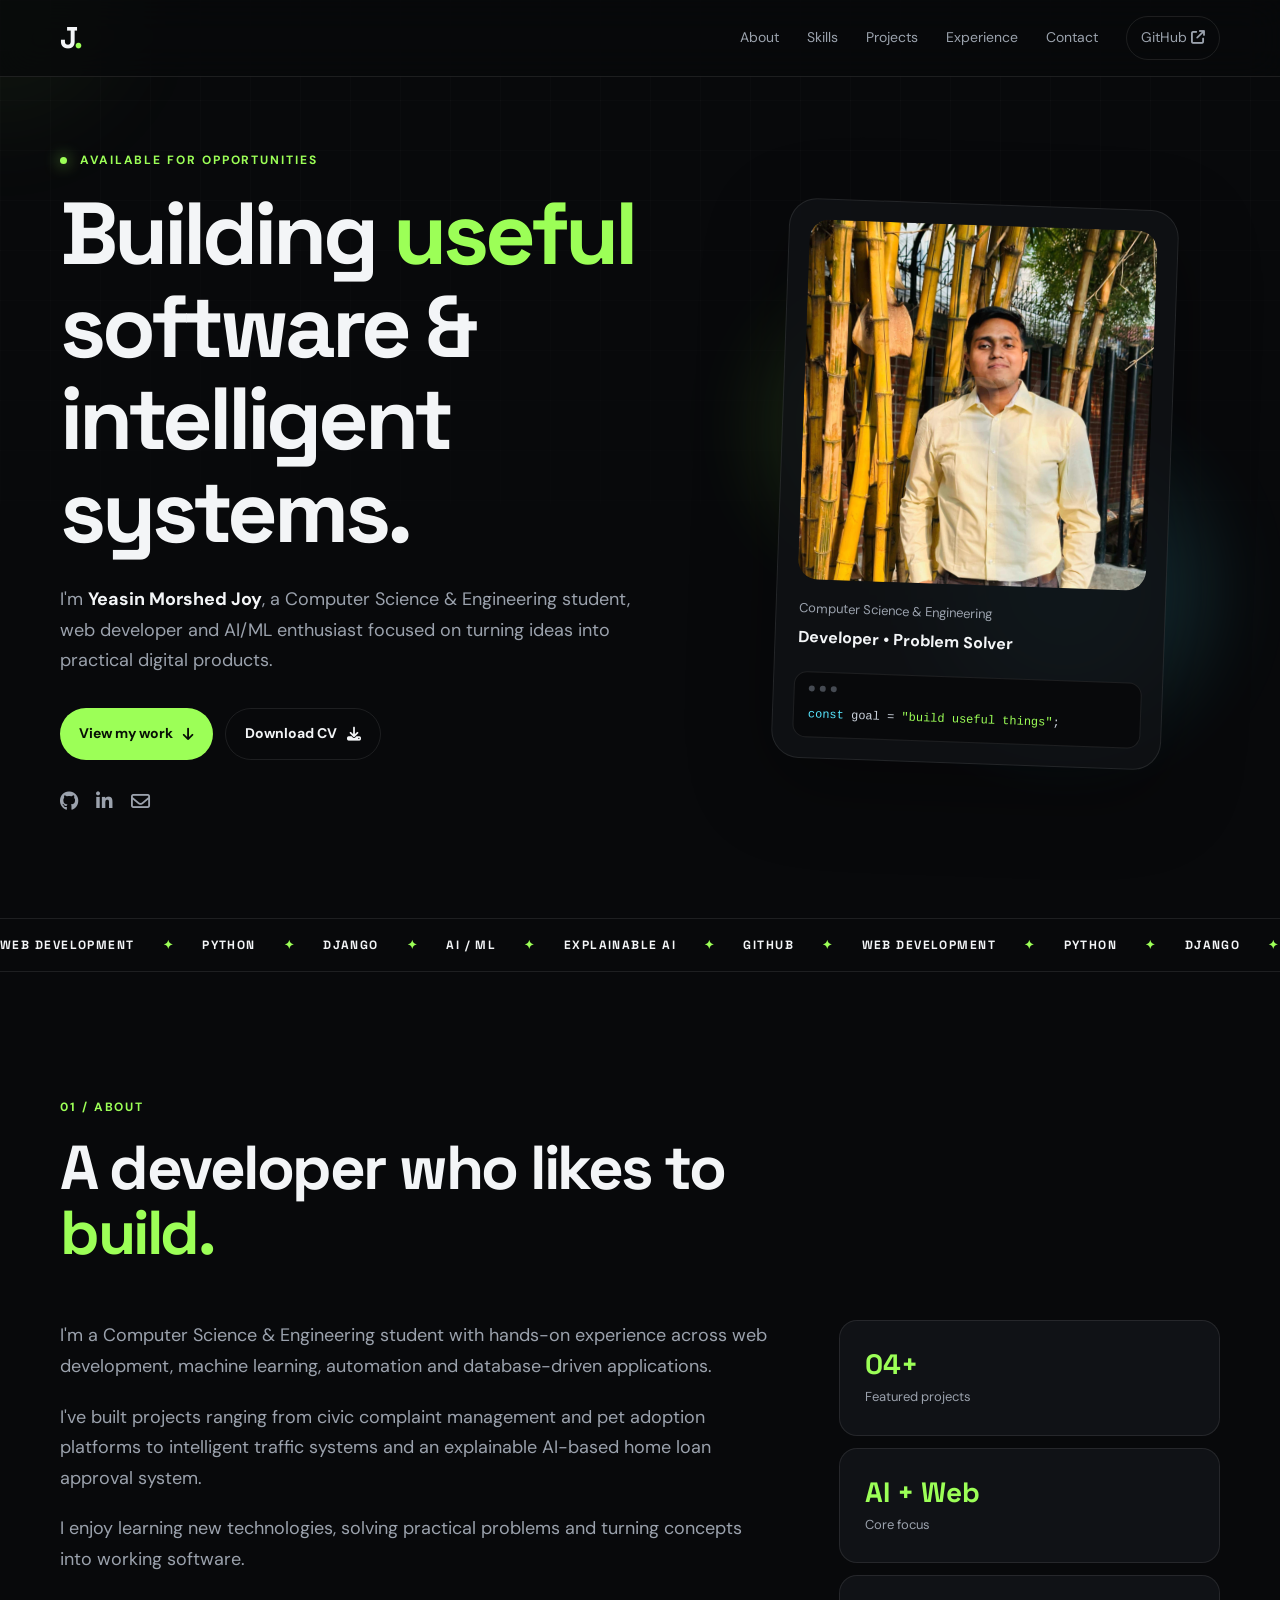
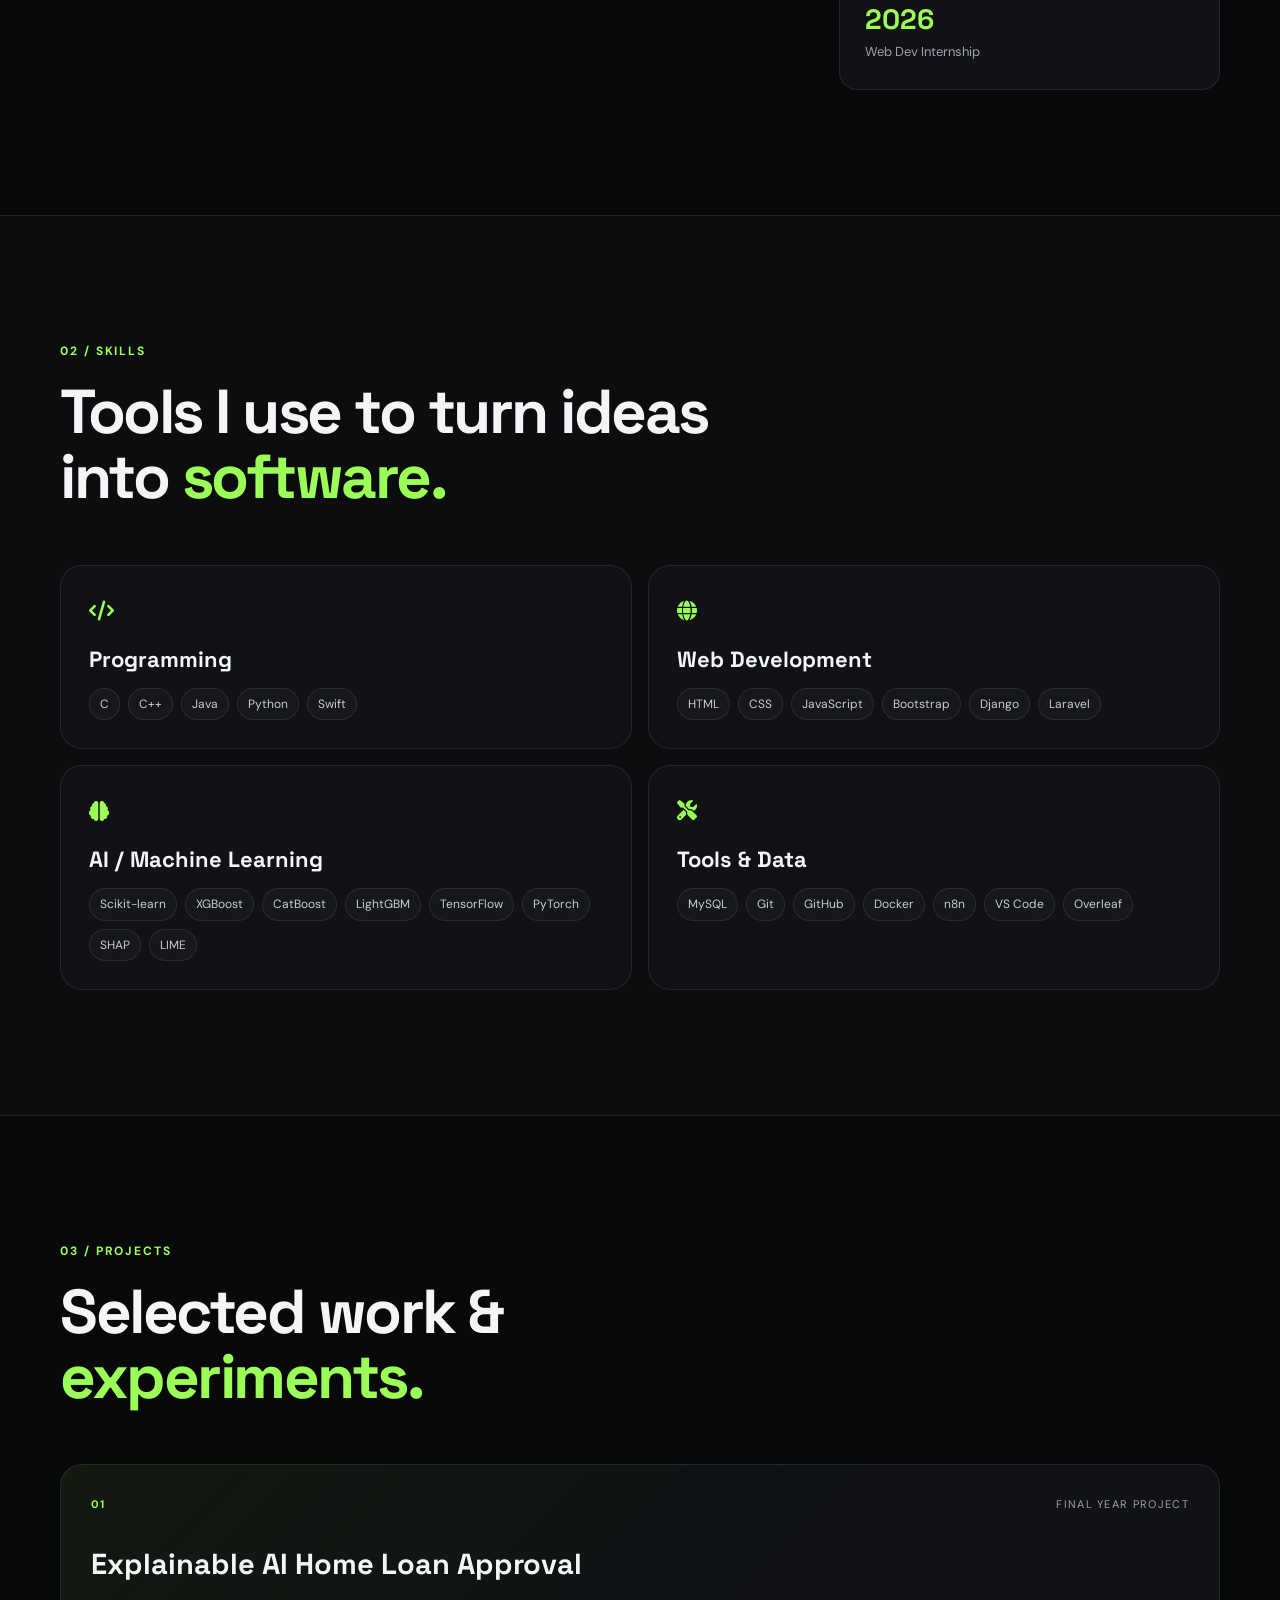
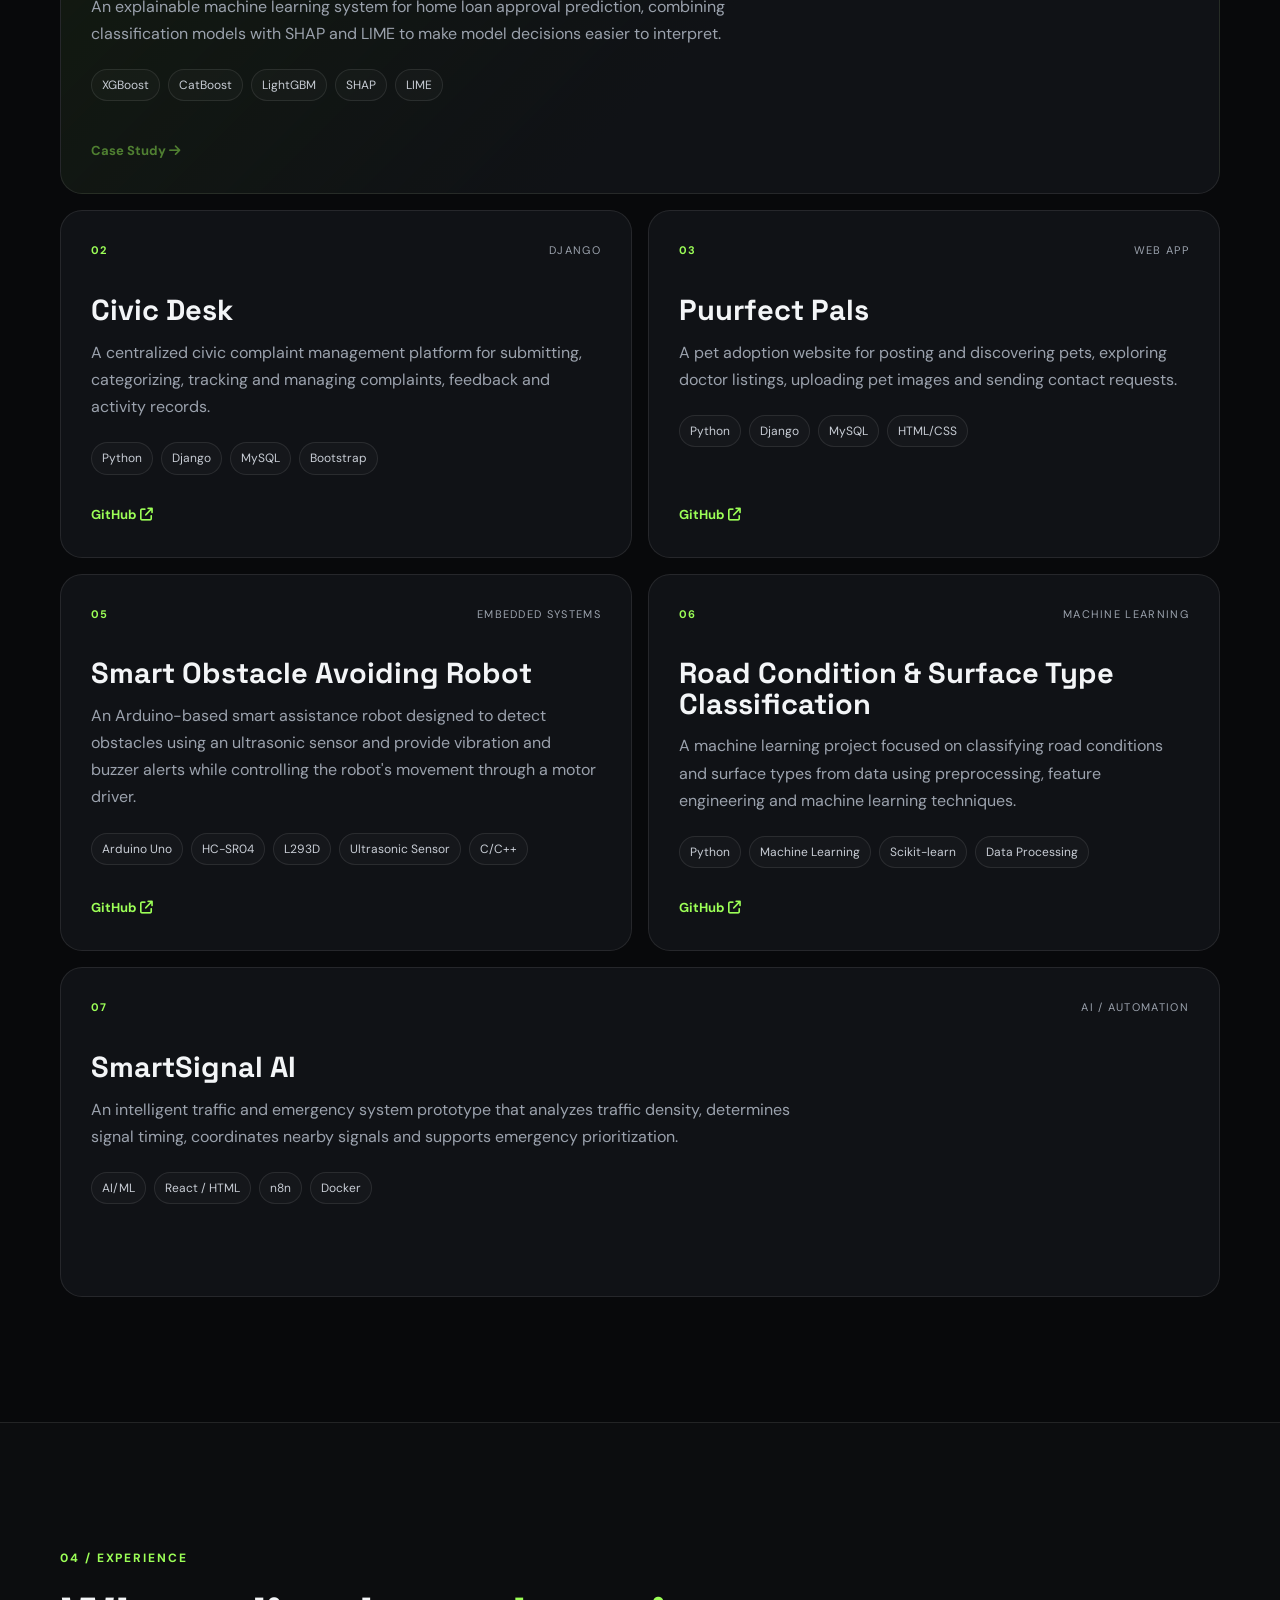
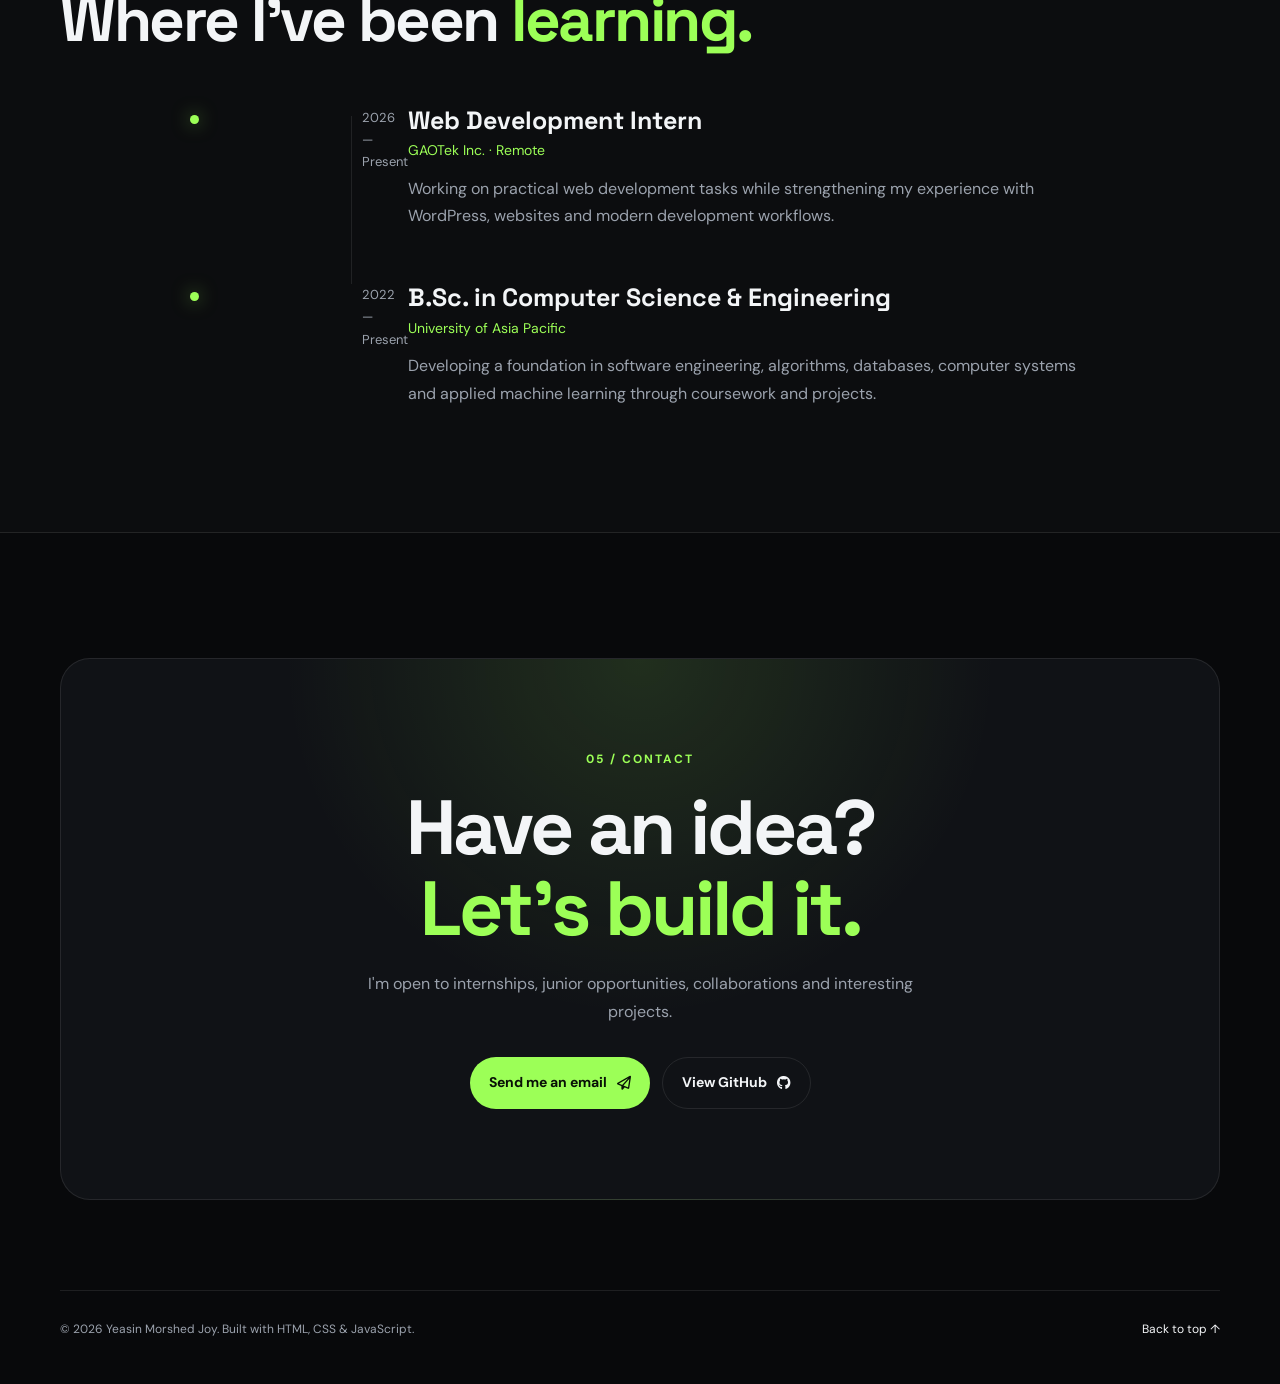
==== index.html @ 4da5f5e7 "cv updated" ====
<!DOCTYPE html>
<html lang="en">
<head>
  <meta charset="UTF-8">
  <meta name="viewport" content="width=device-width, initial-scale=1.0">
  <meta name="description" content="Portfolio of Yeasin Morshed Joy — Computer Science Engineer, Web Developer and AI/ML enthusiast.">
  <meta name="author" content="Yeasin Morshed Joy">
  <title>Yeasin Morshed Joy | Developer Portfolio</title>

  <link rel="preconnect" href="https://fonts.googleapis.com">
  <link rel="preconnect" href="https://fonts.gstatic.com" crossorigin>
  <link href="https://fonts.googleapis.com/css2?family=DM+Sans:wght@400;500;600;700&family=Space+Grotesk:wght@500;600;700&display=swap" rel="stylesheet">
  <link rel="stylesheet" href="https://cdnjs.cloudflare.com/ajax/libs/font-awesome/6.5.2/css/all.min.css">
  <link rel="stylesheet" href="css/style.css">
</head>
<body>
  <div class="cursor-glow"></div>

  <header class="site-header">
    <nav class="nav container">
      <a class="logo" href="#home">J<span>.</span></a>

      <button class="nav-toggle" aria-label="Toggle navigation" aria-expanded="false">
        <i class="fa-solid fa-bars"></i>
      </button>

      <div class="nav-links">
        <a href="#about">About</a>
        <a href="#skills">Skills</a>
        <a href="#projects">Projects</a>
        <a href="#experience">Experience</a>
        <a href="#contact">Contact</a>
        <a class="nav-github" href="https://github.com/YeasinJoy" target="_blank" rel="noreferrer">
          GitHub <i class="fa-solid fa-arrow-up-right-from-square"></i>
        </a>
      </div>
    </nav>
  </header>

  <main id="home">
    <section class="hero container">
      <div class="hero-copy reveal">
        <p class="eyebrow"><span class="status-dot"></span> Available for opportunities</p>
        <h1>Building <span>useful</span> software & intelligent systems.</h1>
        <p class="hero-text">
          I'm <strong>Yeasin Morshed Joy</strong>, a Computer Science & Engineering student,
          web developer and AI/ML enthusiast focused on turning ideas into practical digital products.
        </p>

        <div class="hero-actions">
          <a class="btn btn-primary" href="#projects">View my work <i class="fa-solid fa-arrow-down"></i></a>
          <a class="btn btn-ghost" href="assets/cv_yeasin_morshed_joy (2).pdf" target="_blank" rel="noreferrer">Download CV <i class="fa-solid fa-download"></i></a>
        </div>

        <div class="social-row">
          <a href="https://github.com/YeasinJoy" target="_blank" rel="noreferrer" aria-label="GitHub"><i class="fa-brands fa-github"></i></a>
          <a href="https://www.linkedin.com/in/yeasin-morshed-joy-aa8b80239/" target="_blank" rel="noreferrer" aria-label="LinkedIn"><i class="fa-brands fa-linkedin-in"></i></a>
          <a href="mailto:yeasinmorshedjoy@gmail.com" aria-label="Email"><i class="fa-regular fa-envelope"></i></a>
        </div>
      </div>

      <div class="hero-visual reveal">
        <div class="orb orb-one"></div>
        <div class="orb orb-two"></div>
        <div class="profile-card">
          <div class="profile-photo">
            <img src="assets/profile.jpg" alt="Yeasin Morshed Joy" onerror="this.style.display='none'; this.parentElement.classList.add('photo-placeholder');">
            <span>JOY</span>
          </div>
          <div class="profile-meta">
            <p>Computer Science & Engineering</p>
            <strong>Developer • Problem Solver</strong>
          </div>
          <div class="code-window">
            <span class="dot"></span><span class="dot"></span><span class="dot"></span>
            <code><span>const</span> goal = <em>"build useful things"</em>;</code>
          </div>
        </div>
      </div>
    </section>

    <div class="ticker">
      <div class="ticker-track">
        <span>WEB DEVELOPMENT</span><b>✦</b><span>PYTHON</span><b>✦</b><span>DJANGO</span><b>✦</b><span>AI / ML</span><b>✦</b><span>EXPLAINABLE AI</span><b>✦</b><span>GITHUB</span><b>✦</b>
        <span>WEB DEVELOPMENT</span><b>✦</b><span>PYTHON</span><b>✦</b><span>DJANGO</span><b>✦</b><span>AI / ML</span><b>✦</b><span>EXPLAINABLE AI</span><b>✦</b><span>GITHUB</span><b>✦</b>
      </div>
    </div>

    <section id="about" class="section container">
      <div class="section-heading reveal">
        <p class="eyebrow">01 / About</p>
        <h2>A developer who likes to <span>build.</span></h2>
      </div>

      <div class="about-grid">
        <div class="about-text reveal">
          <p>
            I'm a Computer Science & Engineering student with hands-on experience across
            web development, machine learning, automation and database-driven applications.
          </p>
          <p>
            I've built projects ranging from civic complaint management and pet adoption platforms
            to intelligent traffic systems and an explainable AI-based home loan approval system.
          </p>
          <p>
            I enjoy learning new technologies, solving practical problems and turning concepts
            into working software.
          </p>
        </div>

        <div class="about-stats reveal">
          <div class="stat"><strong>04+</strong><span>Featured projects</span></div>
          <div class="stat"><strong>AI + Web</strong><span>Core focus</span></div>
          <div class="stat"><strong>2026</strong><span>Web Dev Internship</span></div>
        </div>
      </div>
    </section>

    <section id="skills" class="section section-alt">
      <div class="container">
        <div class="section-heading reveal">
          <p class="eyebrow">02 / Skills</p>
          <h2>Tools I use to turn ideas into <span>software.</span></h2>
        </div>

        <div class="skills-grid">
          <article class="skill-card reveal">
            <div class="skill-icon"><i class="fa-solid fa-code"></i></div>
            <h3>Programming</h3>
            <div class="tags"><span>C</span><span>C++</span><span>Java</span><span>Python</span><span>Swift</span></div>
          </article>

          <article class="skill-card reveal">
            <div class="skill-icon"><i class="fa-solid fa-globe"></i></div>
            <h3>Web Development</h3>
            <div class="tags"><span>HTML</span><span>CSS</span><span>JavaScript</span><span>Bootstrap</span><span>Django</span><span>Laravel</span></div>
          </article>

          <article class="skill-card reveal">
            <div class="skill-icon"><i class="fa-solid fa-brain"></i></div>
            <h3>AI / Machine Learning</h3>
            <div class="tags"><span>Scikit-learn</span><span>XGBoost</span><span>CatBoost</span><span>LightGBM</span><span>TensorFlow</span><span>PyTorch</span><span>SHAP</span><span>LIME</span></div>
          </article>

          <article class="skill-card reveal">
            <div class="skill-icon"><i class="fa-solid fa-screwdriver-wrench"></i></div>
            <h3>Tools & Data</h3>
            <div class="tags"><span>MySQL</span><span>Git</span><span>GitHub</span><span>Docker</span><span>n8n</span><span>VS Code</span><span>Overleaf</span></div>
          </article>
        </div>
      </div>
    </section>

    <section id="projects" class="section container">
      <div class="section-heading reveal">
        <p class="eyebrow">03 / Projects</p>
        <h2>Selected work & <span>experiments.</span></h2>
      </div>

      <div class="projects-grid">
        <article class="project-card project-featured reveal">
          <div class="project-top">
            <span class="project-number">01</span>
            <span class="project-type">Final Year Project</span>
          </div>
          <h3>Explainable AI Home Loan Approval</h3>
          <p>
            An explainable machine learning system for home loan approval prediction,
            combining classification models with SHAP and LIME to make model decisions easier to interpret.
          </p>
          <div class="tags"><span>XGBoost</span><span>CatBoost</span><span>LightGBM</span><span>SHAP</span><span>LIME</span></div>
          <div class="project-links">
            <a href="#" class="disabled-link">Case Study <i class="fa-solid fa-arrow-right"></i></a>
          </div>
        </article>

        <article class="project-card reveal">
          <div class="project-top">
            <span class="project-number">02</span>
            <span class="project-type">Django</span>
          </div>
          <h3>Civic Desk</h3>
          <p>
            A centralized civic complaint management platform for submitting, categorizing,
            tracking and managing complaints, feedback and activity records.
          </p>
          <div class="tags"><span>Python</span><span>Django</span><span>MySQL</span><span>Bootstrap</span></div>
          <div class="project-links">
            <a href="https://github.com/yeasinmorshedjoy/civic_desk" target="_blank" rel="noreferrer">GitHub <i class="fa-solid fa-arrow-up-right-from-square"></i></a>
          </div>
        </article>

        <article class="project-card reveal">
          <div class="project-top">
            <span class="project-number">03</span>
            <span class="project-type">Web App</span>
          </div>
          <h3>Puurfect Pals</h3>
          <p>
            A pet adoption website for posting and discovering pets, exploring doctor listings,
            uploading pet images and sending contact requests.
          </p>
          <div class="tags"><span>Python</span><span>Django</span><span>MySQL</span><span>HTML/CSS</span></div>
          <div class="project-links">
            <a href="https://github.com/YeasinJoy/-Puurfect_Pals.git" target="_blank" rel="noreferrer">GitHub <i class="fa-solid fa-arrow-up-right-from-square"></i></a>
          </div>
        </article>
        <article class="project-card reveal">
  <div class="project-top">
    <span class="project-number">05</span>
    <span class="project-type">Embedded Systems</span>
  </div>

  <h3>Smart Obstacle Avoiding Robot</h3>

  <p>
    An Arduino-based smart assistance robot designed to detect obstacles using
    an ultrasonic sensor and provide vibration and buzzer alerts while controlling
    the robot's movement through a motor driver.
  </p>

  <div class="tags">
    <span>Arduino Uno</span>
    <span>HC-SR04</span>
    <span>L293D</span>
    <span>Ultrasonic Sensor</span>
    <span>C/C++</span>
  </div>

  <div class="project-links">
    <a href="https://github.com/YeasinJoy/Smart-Obstacle-Avoiding-Robot"
       target="_blank"
       rel="noreferrer">
      GitHub <i class="fa-solid fa-arrow-up-right-from-square"></i>
    </a>
  </div>
</article>
<article class="project-card reveal">
  <div class="project-top">
    <span class="project-number">06</span>
    <span class="project-type">Machine Learning</span>
  </div>

  <h3>Road Condition & Surface Type Classification</h3>

  <p>
    A machine learning project focused on classifying road conditions and
    surface types from data using preprocessing, feature engineering and
    machine learning techniques.
  </p>

  <div class="tags">
    <span>Python</span>
    <span>Machine Learning</span>
    <span>Scikit-learn</span>
    <span>Data Processing</span>
  </div>

  <div class="project-links">
    <a href="https://github.com/YeasinJoy/Road_Condition_and_Surface_Type_Classification"
   target="_blank"
   rel="noreferrer">
  GitHub <i class="fa-solid fa-arrow-up-right-from-square"></i>
</a>
  </div>
</article>
        <article class="project-card project-wide reveal">
          <div class="project-top">
            <span class="project-number">07</span>
            <span class="project-type">AI / Automation</span>
          </div>
          <h3>SmartSignal AI</h3>
          <p>
            An intelligent traffic and emergency system prototype that analyzes traffic density,
            determines signal timing, coordinates nearby signals and supports emergency prioritization.
          </p>
          <div class="tags"><span>AI/ML</span><span>React / HTML</span><span>n8n</span><span>Docker</span></div>
        </article>
      </div>
    </section>

    <section id="experience" class="section section-alt">
      <div class="container">
        <div class="section-heading reveal">
          <p class="eyebrow">04 / Experience</p>
          <h2>Where I've been <span>learning.</span></h2>
        </div>

        <div class="timeline">
          <article class="timeline-item reveal">
            <div class="timeline-dot"></div>
            <div class="timeline-date">2026 — Present</div>
            <div class="timeline-content">
              <h3>Web Development Intern</h3>
              <p class="company">GAOTek Inc. · Remote</p>
              <p>Working on practical web development tasks while strengthening my experience with WordPress, websites and modern development workflows.</p>
            </div>
          </article>

          <article class="timeline-item reveal">
            <div class="timeline-dot"></div>
            <div class="timeline-date">2022 — Present</div>
            <div class="timeline-content">
              <h3>B.Sc. in Computer Science & Engineering</h3>
              <p class="company">University of Asia Pacific</p>
              <p>Developing a foundation in software engineering, algorithms, databases, computer systems and applied machine learning through coursework and projects.</p>
            </div>
          </article>
        </div>
      </div>
    </section>

    <section id="contact" class="section contact-section container">
      <div class="contact-box reveal">
        <p class="eyebrow">05 / Contact</p>
        <h2>Have an idea?<br><span>Let's build it.</span></h2>
        <p>I'm open to internships, junior opportunities, collaborations and interesting projects.</p>
        <div class="hero-actions">
          <a class="btn btn-primary" href="mailto:yeasinmorshedjoy@gmail.com">Send me an email <i class="fa-regular fa-paper-plane"></i></a>
          <a class="btn btn-ghost" href="https://github.com/YeasinJoy" target="_blank" rel="noreferrer">View GitHub <i class="fa-brands fa-github"></i></a>
        </div>
      </div>
    </section>
  </main>

  <footer class="footer container">
    <p>© <span id="year"></span> Yeasin Morshed Joy. Built with HTML, CSS & JavaScript.</p>
    <a href="#home">Back to top ↑</a>
  </footer>

  <script src="js/script.js"></script>
</body>
</html>
---- css/style.css ----
:root {
  --bg: #08090b;
  --surface: #101216;
  --surface-2: #15171c;
  --text: #f3f5f7;
  --muted: #9ba2ad;
  --line: rgba(255,255,255,.09);
  --accent: #9cff57;
  --accent-2: #57e6ff;
  --max: 1160px;
  --radius: 22px;
  --shadow: 0 25px 80px rgba(0,0,0,.35);
}

* { box-sizing: border-box; margin: 0; padding: 0; }
html { scroll-behavior: smooth; }
body {
  background: var(--bg);
  color: var(--text);
  font-family: "DM Sans", sans-serif;
  line-height: 1.7;
  overflow-x: hidden;
}
body::before {
  content: "";
  position: fixed;
  inset: 0;
  pointer-events: none;
  background-image: linear-gradient(rgba(255,255,255,.018) 1px, transparent 1px),
                    linear-gradient(90deg, rgba(255,255,255,.018) 1px, transparent 1px);
  background-size: 50px 50px;
  mask-image: linear-gradient(to bottom, black, transparent 80%);
}
a { color: inherit; text-decoration: none; }
img { max-width: 100%; display: block; }
.container { width: min(calc(100% - 40px), var(--max)); margin-inline: auto; }

.site-header {
  position: fixed; top: 0; left: 0; right: 0; z-index: 100;
  backdrop-filter: blur(18px);
  background: rgba(8,9,11,.72);
  border-bottom: 1px solid var(--line);
}
.nav { min-height: 76px; display: flex; align-items: center; justify-content: space-between; }
.logo {
  font: 700 30px/1 "Space Grotesk", sans-serif;
  letter-spacing: -2px;
}
.logo span { color: var(--accent); }
.nav-links { display: flex; align-items: center; gap: 28px; }
.nav-links > a { color: var(--muted); font-size: 14px; transition: .25s ease; }
.nav-links > a:hover { color: var(--text); }
.nav-github { border: 1px solid var(--line); padding: 9px 14px; border-radius: 999px; }
.nav-toggle { display: none; background: none; border: 0; color: var(--text); font-size: 20px; }

.hero {
  min-height: 100vh;
  padding-top: 150px;
  padding-bottom: 100px;
  display: grid;
  grid-template-columns: 1.1fr .9fr;
  align-items: center;
  gap: 70px;
}
.eyebrow {
  color: var(--accent);
  text-transform: uppercase;
  letter-spacing: .16em;
  font-size: 12px;
  font-weight: 700;
  margin-bottom: 18px;
}
.status-dot {
  display: inline-block; width: 7px; height: 7px; border-radius: 50%;
  background: var(--accent); margin-right: 8px; box-shadow: 0 0 15px var(--accent);
}
h1, h2, h3 { font-family: "Space Grotesk", sans-serif; line-height: 1.05; }
h1 { font-size: clamp(48px, 7vw, 88px); letter-spacing: -4px; max-width: 850px; }
h1 span, h2 span { color: var(--accent); }
.hero-text { color: var(--muted); max-width: 650px; font-size: 18px; margin-top: 26px; }
.hero-text strong { color: var(--text); }
.hero-actions { display: flex; gap: 12px; flex-wrap: wrap; margin-top: 32px; }
.btn {
  display: inline-flex; align-items: center; gap: 10px;
  padding: 13px 19px; border-radius: 999px; font-weight: 700; font-size: 14px;
  transition: transform .25s ease, border-color .25s ease, background .25s ease;
}
.btn:hover { transform: translateY(-3px); }
.btn-primary { background: var(--accent); color: #081006; }
.btn-ghost { border: 1px solid var(--line); color: var(--text); }
.btn-ghost:hover { border-color: rgba(156,255,87,.45); }
.social-row { display: flex; gap: 18px; margin-top: 26px; }
.social-row a { color: var(--muted); font-size: 19px; transition: .2s; }
.social-row a:hover { color: var(--accent); transform: translateY(-2px); }

.hero-visual { position: relative; min-height: 500px; display: grid; place-items: center; }
.profile-card {
  width: min(100%, 390px); padding: 20px; position: relative; z-index: 2;
  background: rgba(16,18,22,.86); border: 1px solid var(--line);
  border-radius: 28px; box-shadow: var(--shadow); transform: rotate(2deg);
}
.profile-photo {
  height: 360px; border-radius: 20px; overflow: hidden; position: relative;
  background: linear-gradient(135deg, #1d222a, #0c0e12);
  display: grid; place-items: center;
}
.profile-photo img { width: 100%; height: 100%; object-fit: cover; }
.profile-photo span { font: 700 76px/1 "Space Grotesk"; color: rgba(255,255,255,.1); position: absolute; }
.photo-placeholder img + span { display: block; }
.profile-meta { padding: 18px 3px 5px; }
.profile-meta p { color: var(--muted); font-size: 13px; }
.profile-meta strong { display: block; margin-top: 4px; }
.code-window {
  margin-top: 16px; padding: 13px 14px; background: #08090b;
  border: 1px solid var(--line); border-radius: 13px; font: 12px/1.5 monospace; color: #cbd2dc;
}
.code-window .dot { width: 6px; height: 6px; border-radius: 50%; display: inline-block; background: #454a52; margin-right: 5px; margin-bottom: 8px; }
.code-window code { display: block; }
.code-window code span { color: var(--accent-2); }
.code-window code em { color: var(--accent); font-style: normal; }
.orb { position: absolute; border-radius: 50%; filter: blur(50px); opacity: .2; }
.orb-one { width: 220px; height: 220px; background: var(--accent); top: 20%; left: 10%; }
.orb-two { width: 260px; height: 260px; background: var(--accent-2); right: 5%; bottom: 8%; }

.ticker { border-block: 1px solid var(--line); overflow: hidden; white-space: nowrap; }
.ticker-track { width: max-content; display: flex; align-items: center; gap: 28px; padding: 18px 0; animation: ticker 26s linear infinite; font: 700 12px "Space Grotesk"; letter-spacing: .12em; }
.ticker-track b { color: var(--accent); }
@keyframes ticker { to { transform: translateX(-50%); } }

.section { padding: 125px 0; }
.section-alt { background: rgba(255,255,255,.018); border-block: 1px solid var(--line); }
.section-heading { max-width: 760px; margin-bottom: 55px; }
.section-heading h2 { font-size: clamp(38px, 5vw, 62px); letter-spacing: -2.5px; }

.about-grid { display: grid; grid-template-columns: 1.3fr .7fr; gap: 70px; align-items: start; }
.about-text { color: var(--muted); font-size: 18px; }
.about-text p + p { margin-top: 20px; }
.about-stats { display: grid; gap: 12px; }
.stat { border: 1px solid var(--line); padding: 25px; border-radius: 18px; background: var(--surface); }
.stat strong { display: block; font: 700 28px "Space Grotesk"; color: var(--accent); }
.stat span { color: var(--muted); font-size: 13px; }

.skills-grid { display: grid; grid-template-columns: repeat(2, 1fr); gap: 16px; }
.skill-card { background: var(--surface); border: 1px solid var(--line); border-radius: var(--radius); padding: 28px; }
.skill-icon { color: var(--accent); font-size: 20px; margin-bottom: 20px; }
.skill-card h3 { font-size: 22px; margin-bottom: 17px; }
.tags { display: flex; gap: 8px; flex-wrap: wrap; }
.tags span { border: 1px solid var(--line); background: rgba(255,255,255,.025); color: #c8cdd5; border-radius: 999px; padding: 5px 10px; font-size: 12px; }

.projects-grid { display: grid; grid-template-columns: repeat(2, 1fr); gap: 16px; }
.project-card {
  min-height: 330px; background: var(--surface); border: 1px solid var(--line);
  border-radius: var(--radius); padding: 30px; display: flex; flex-direction: column;
  transition: transform .25s ease, border-color .25s ease;
}
.project-card:hover { transform: translateY(-5px); border-color: rgba(156,255,87,.28); }
.project-featured { grid-column: span 2; background: linear-gradient(135deg, rgba(156,255,87,.07), var(--surface) 55%); }
.project-wide { grid-column: span 2; }
.project-top { display: flex; justify-content: space-between; gap: 15px; color: var(--muted); font-size: 11px; text-transform: uppercase; letter-spacing: .12em; }
.project-number { color: var(--accent); font-weight: 700; }
.project-card h3 { font-size: 29px; margin: 35px 0 13px; }
.project-card p { color: var(--muted); max-width: 720px; }
.project-card .tags { margin-top: 22px; }
.project-links { margin-top: auto; padding-top: 25px; }
.project-links a { color: var(--accent); font-size: 13px; font-weight: 700; }
.disabled-link { opacity: .45; cursor: not-allowed; }

.timeline { max-width: 900px; margin: 0 auto; }
.timeline-item { display: grid; grid-template-columns: 150px 24px 1fr; gap: 22px; padding: 0 0 55px; position: relative; }
.timeline-item:last-child { padding-bottom: 0; }
.timeline-item::before { content: ""; position: absolute; left: 161px; top: 9px; bottom: 0; width: 1px; background: var(--line); }
.timeline-item:last-child::before { display: none; }
.timeline-date { color: var(--muted); font-size: 13px; }
.timeline-dot { width: 9px; height: 9px; margin-top: 8px; background: var(--accent); border-radius: 50%; box-shadow: 0 0 18px rgba(156,255,87,.55); z-index: 1; }
.timeline-content h3 { font-size: 25px; }
.company { color: var(--accent); margin: 6px 0 12px; font-size: 14px; }
.timeline-content > p:last-child { color: var(--muted); }

.contact-section { padding-bottom: 90px; }
.contact-box {
  text-align: center; padding: 90px 30px; border-radius: 30px;
  background: radial-gradient(circle at 50% 0%, rgba(156,255,87,.12), transparent 45%), var(--surface);
  border: 1px solid var(--line);
}
.contact-box h2 { font-size: clamp(44px, 6vw, 78px); letter-spacing: -3px; }
.contact-box > p:not(.eyebrow) { color: var(--muted); max-width: 580px; margin: 22px auto 0; }
.contact-box .hero-actions { justify-content: center; }

.footer { padding: 28px 0 45px; border-top: 1px solid var(--line); display: flex; justify-content: space-between; gap: 20px; color: var(--muted); font-size: 12px; }
.footer a { color: var(--text); }

.reveal { opacity: 0; transform: translateY(22px); transition: opacity .7s ease, transform .7s ease; }
.reveal.visible { opacity: 1; transform: translateY(0); }
.cursor-glow { position: fixed; width: 260px; height: 260px; border-radius: 50%; pointer-events: none; background: rgba(156,255,87,.045); filter: blur(45px); transform: translate(-50%, -50%); z-index: -1; }

@media (max-width: 850px) {
  .nav-toggle { display: block; }
  .nav-links {
    position: absolute; top: 76px; left: 20px; right: 20px; display: none;
    flex-direction: column; align-items: stretch; padding: 18px; background: #0d0f13;
    border: 1px solid var(--line); border-radius: 18px;
  }
  .nav-links.open { display: flex; }
  .nav-links > a { padding: 8px; }
  .hero { grid-template-columns: 1fr; padding-top: 125px; }
  .hero-visual { min-height: 450px; }
  .about-grid { grid-template-columns: 1fr; gap: 35px; }
  .timeline-item { grid-template-columns: 100px 20px 1fr; gap: 12px; }
  .timeline-item::before { left: 110px; }
}
@media (max-width: 600px) {
  .container { width: min(calc(100% - 28px), var(--max)); }
  .section { padding: 90px 0; }
  h1 { letter-spacing: -2.5px; }
  .skills-grid, .projects-grid { grid-template-columns: 1fr; }
  .project-featured, .project-wide { grid-column: auto; }
  .profile-photo { height: 320px; }
  .timeline-item { grid-template-columns: 1fr; padding-left: 24px; }
  .timeline-item::before { left: 5px; top: 20px; }
  .timeline-dot { position: absolute; left: 1px; top: 0; }
  .timeline-date { order: -1; }
  .footer { flex-direction: column; }
}
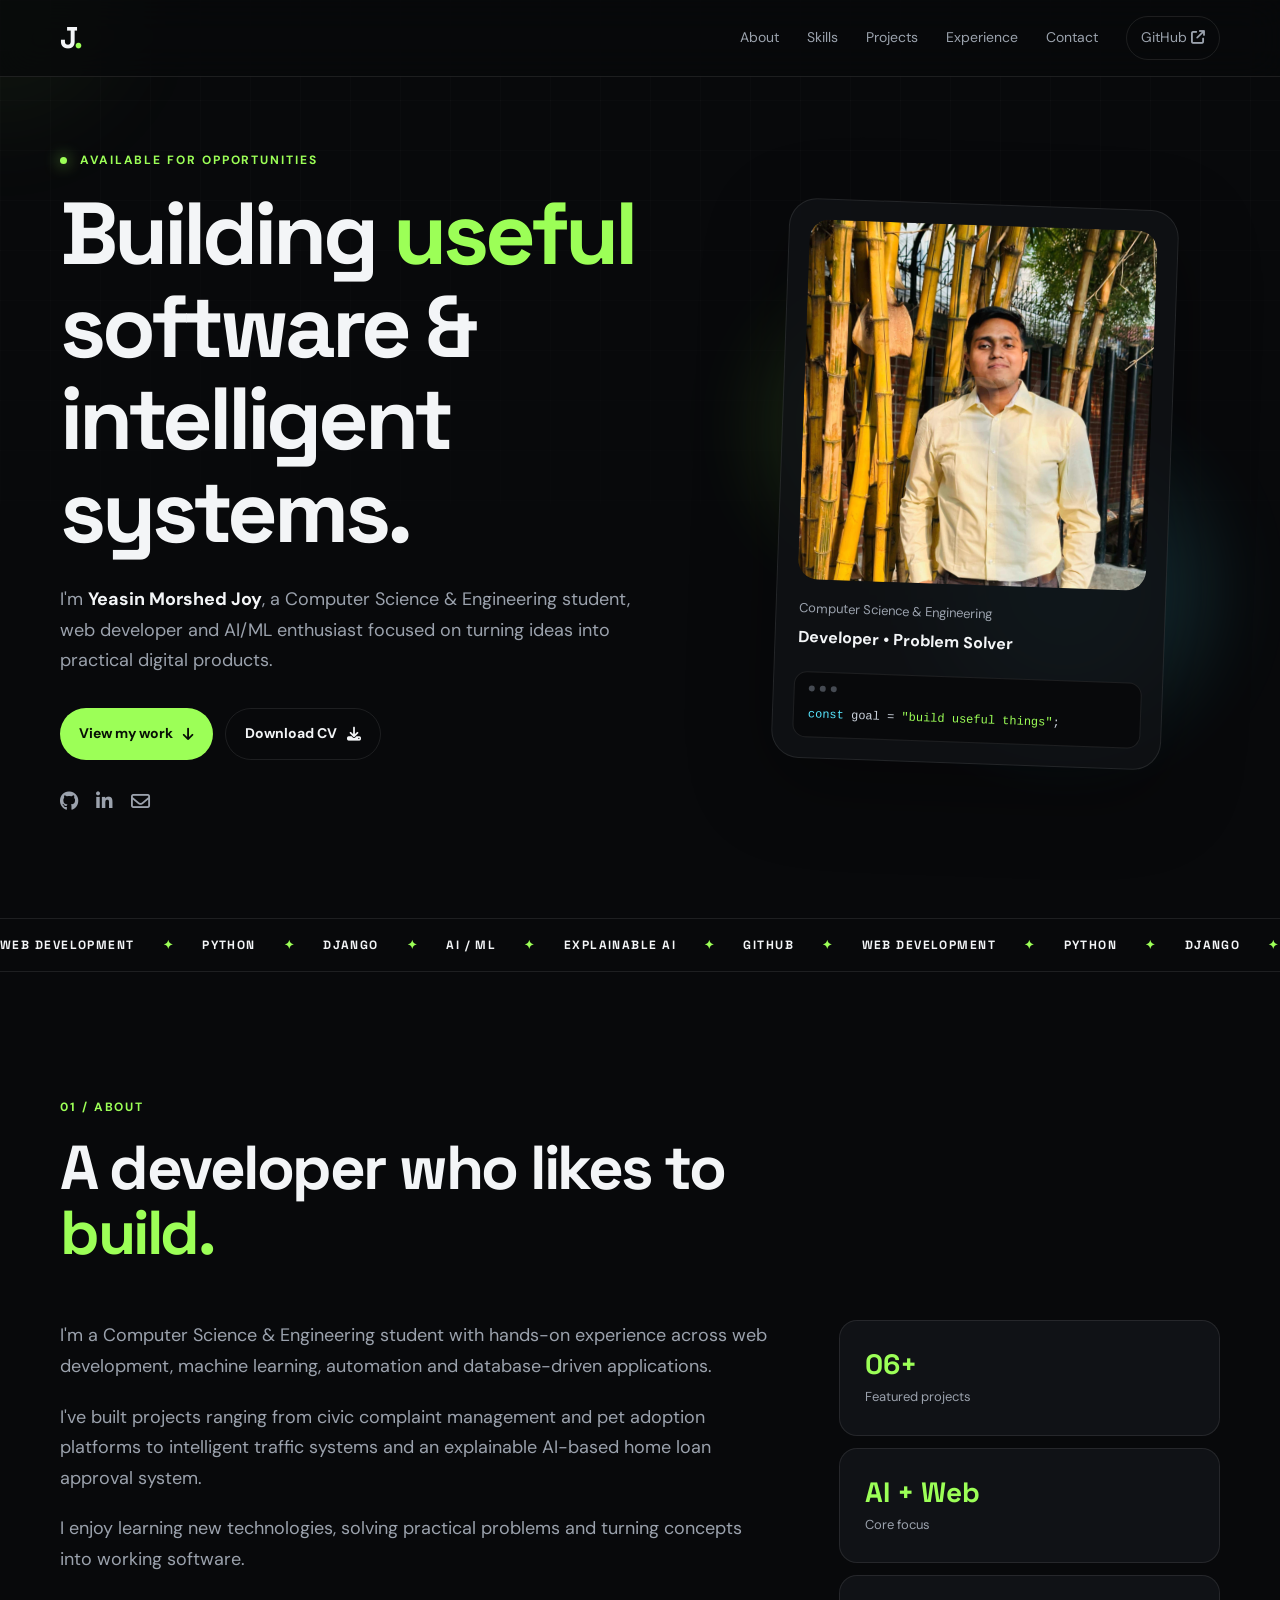
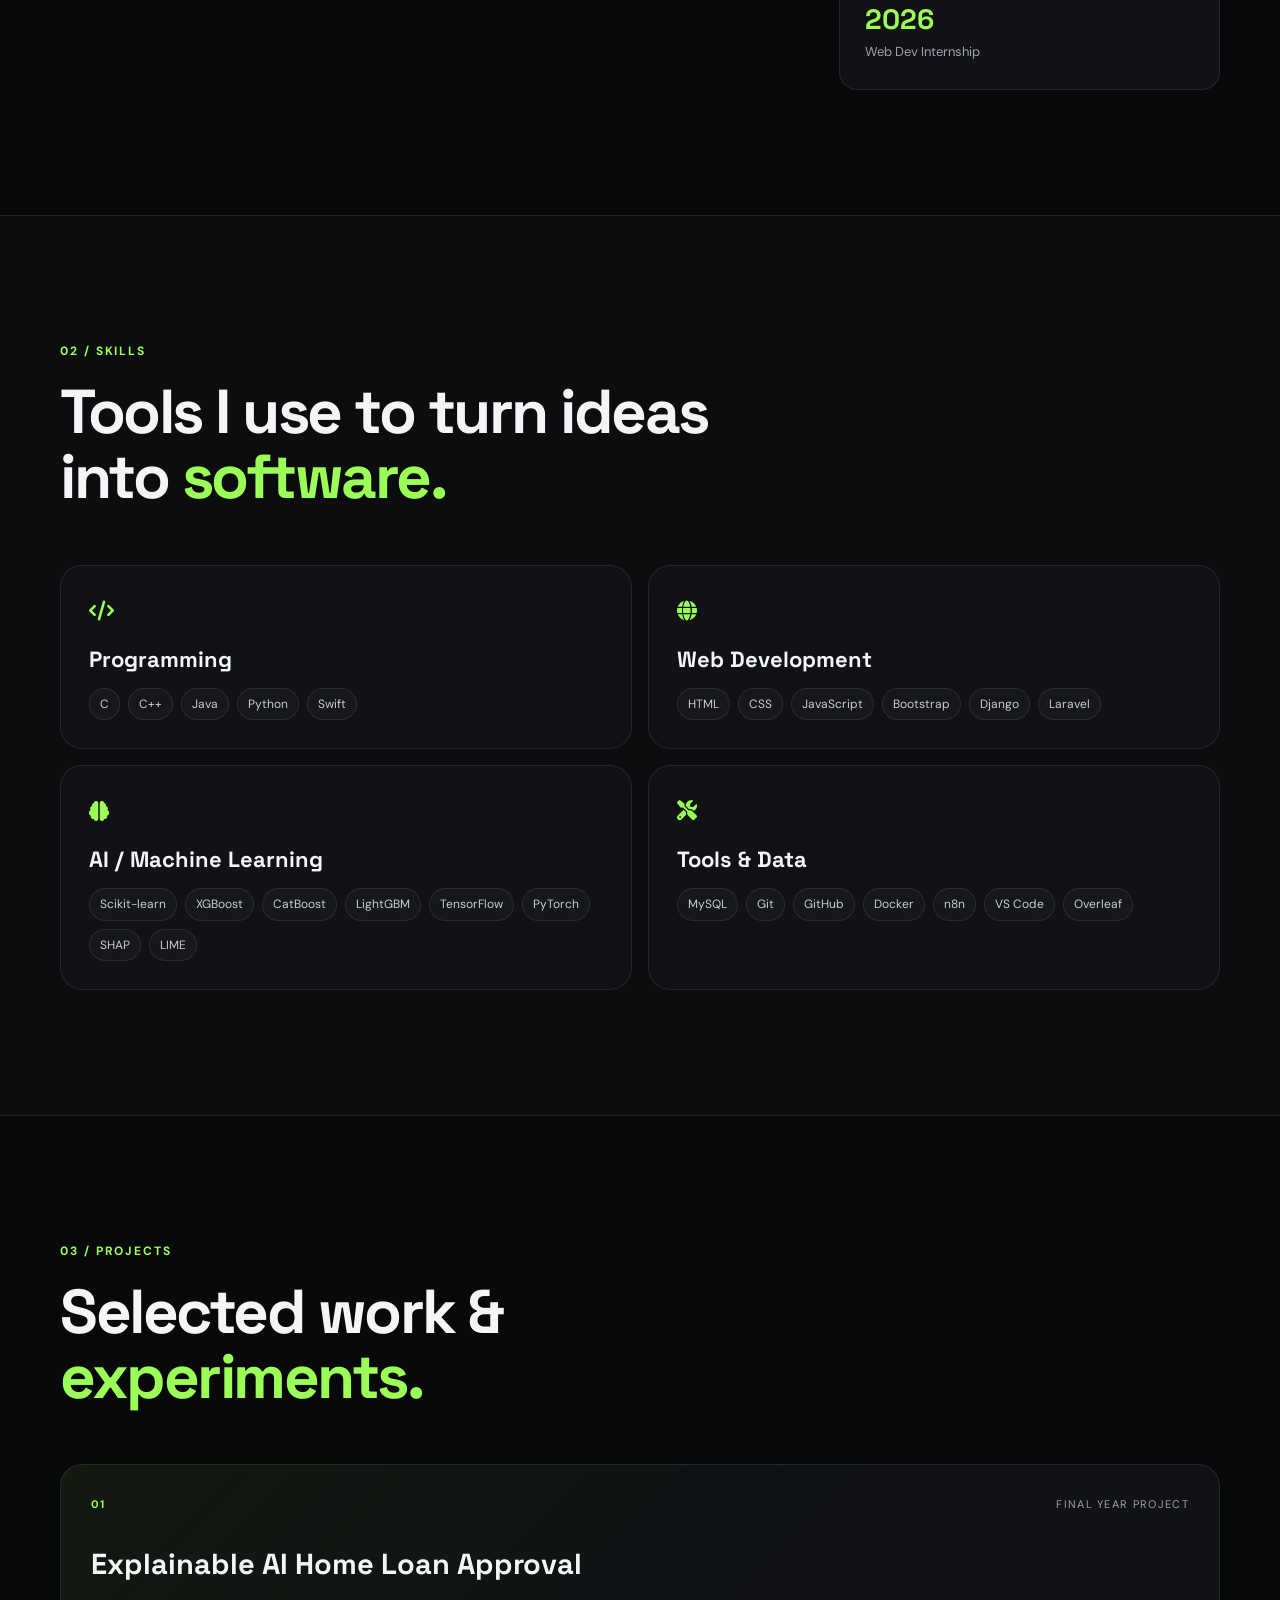
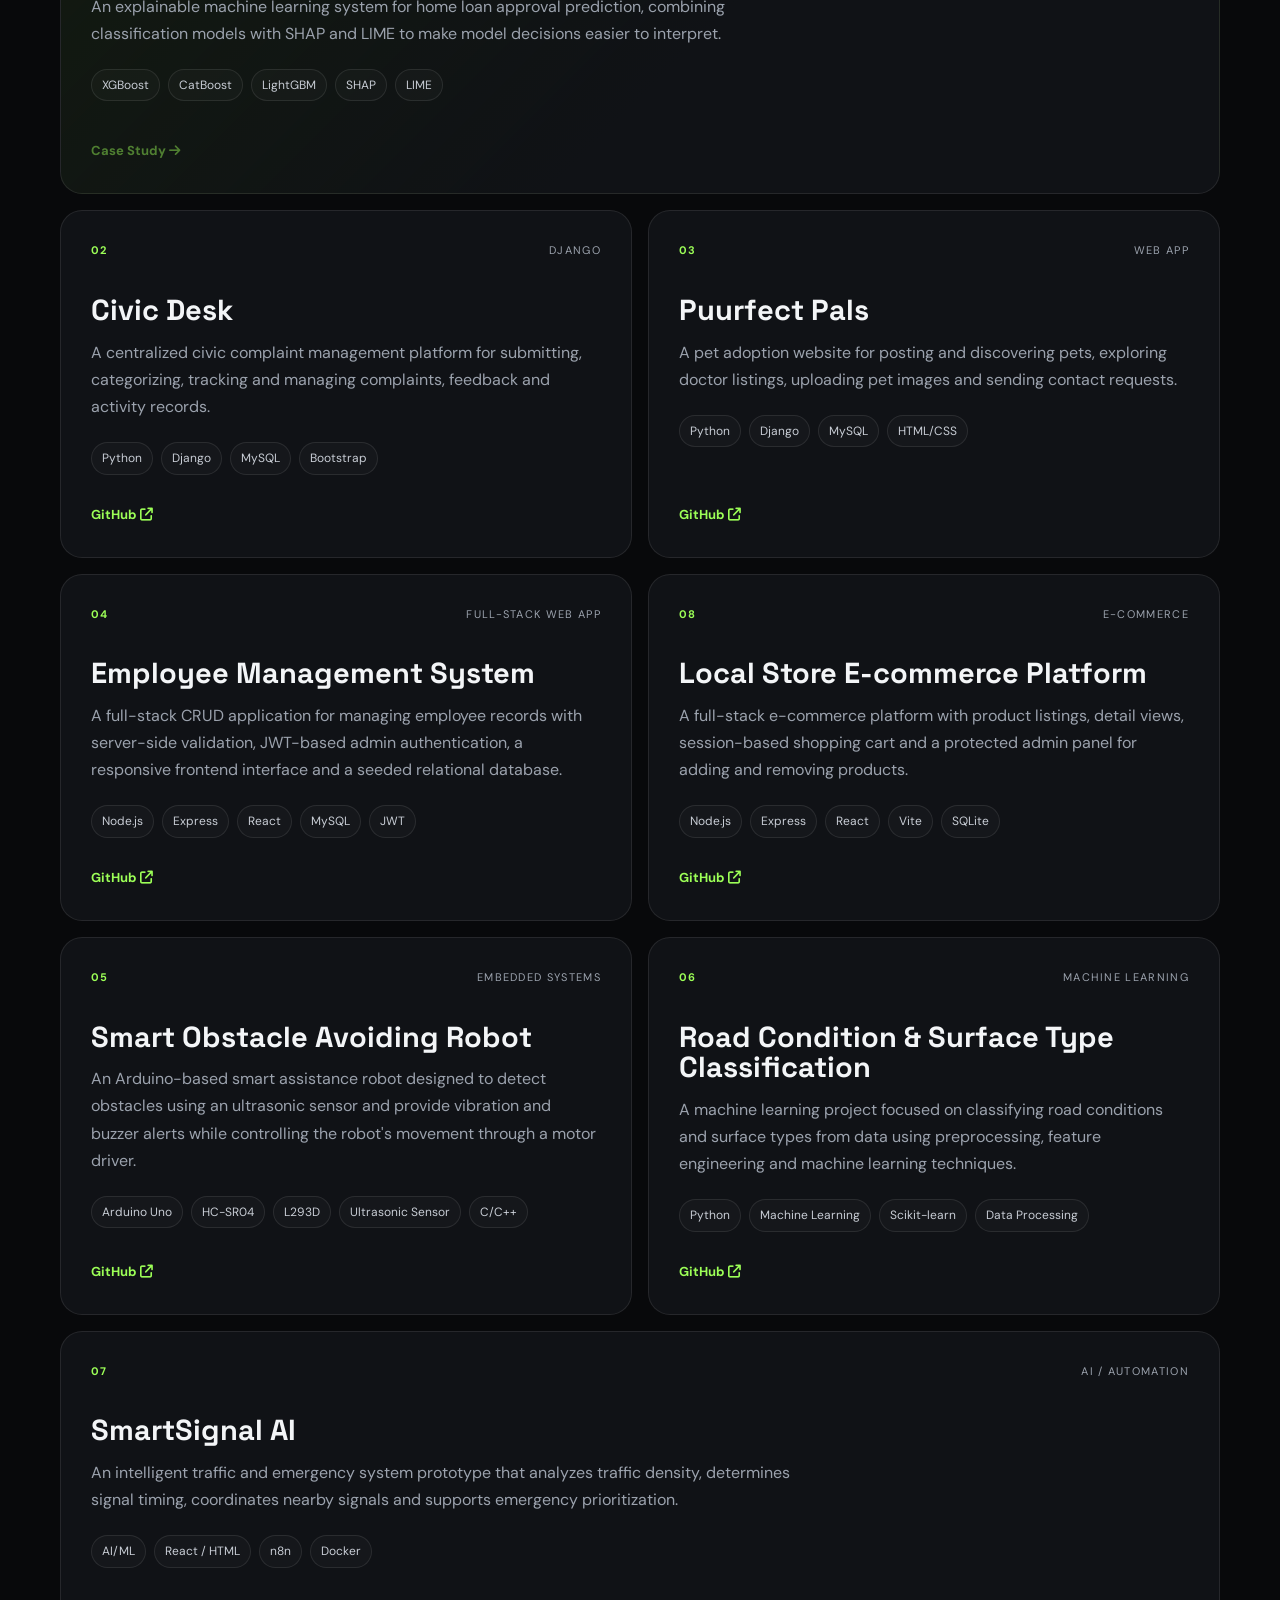
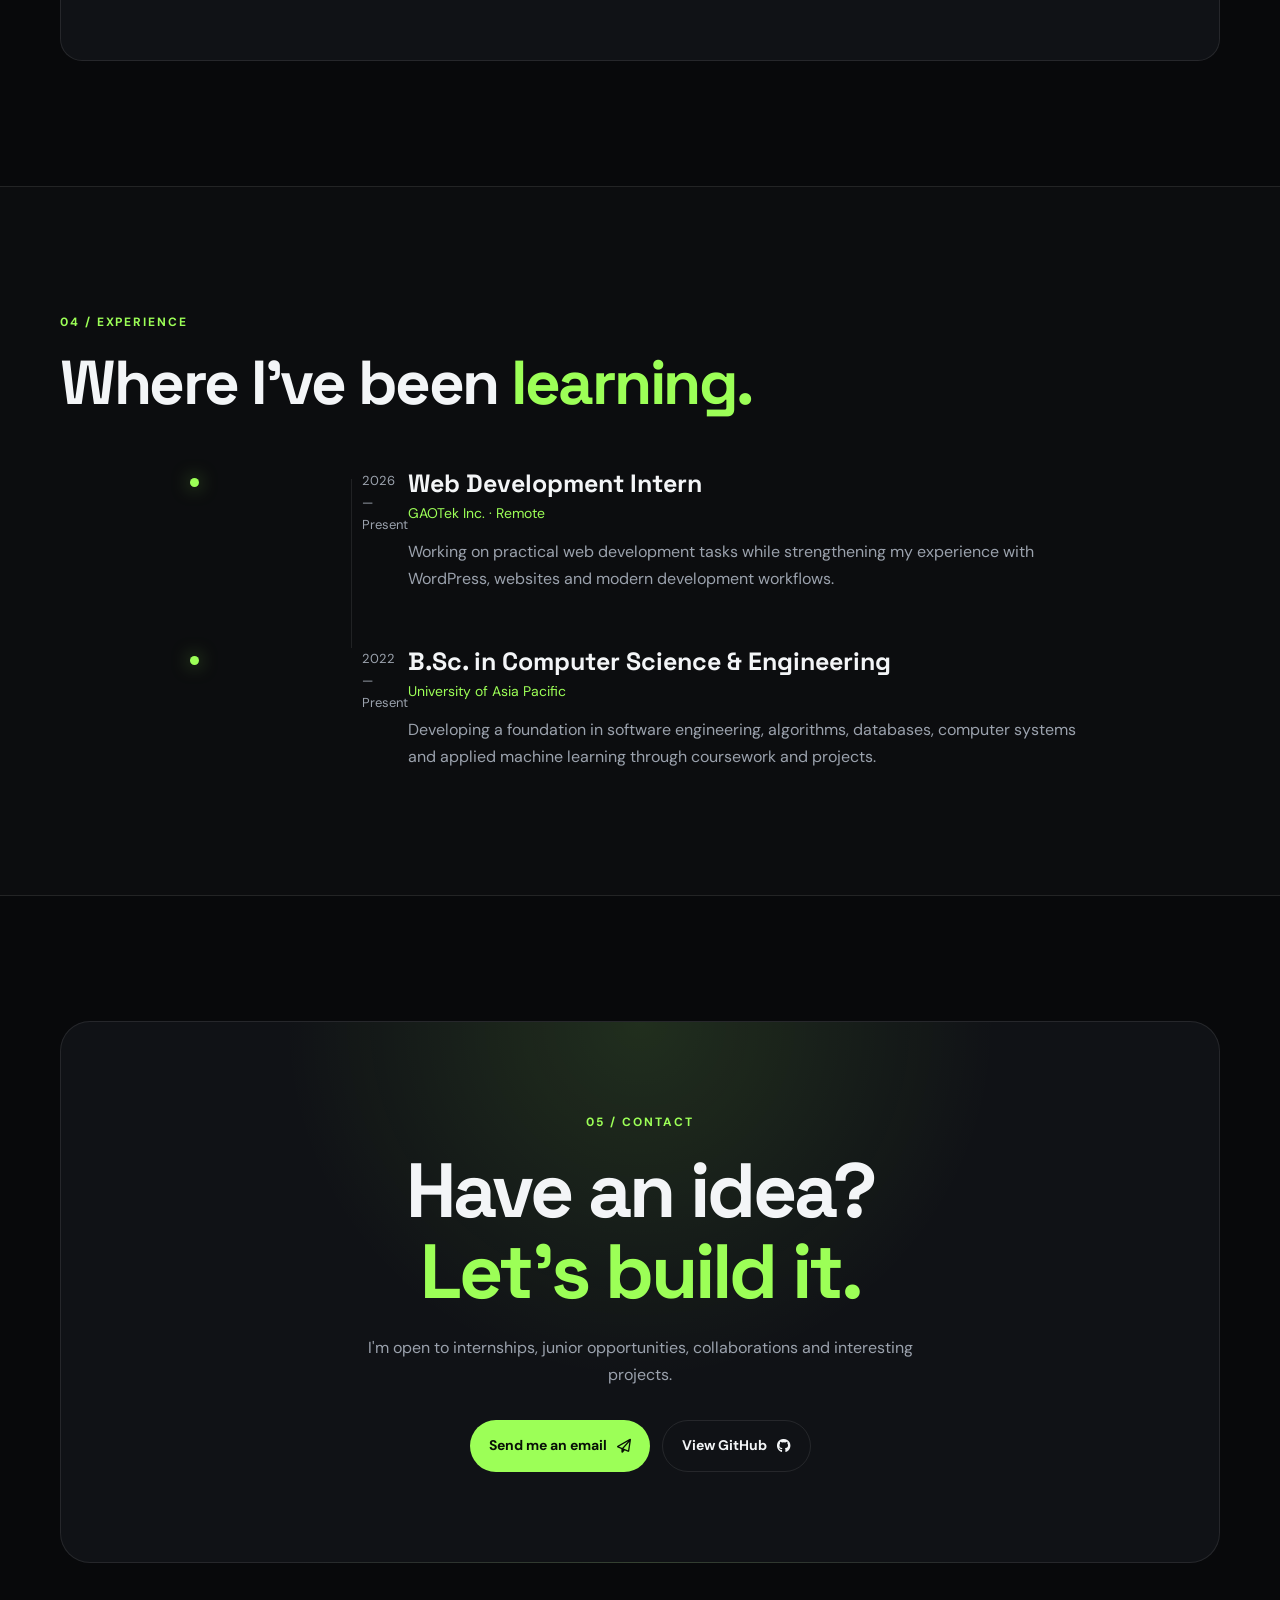
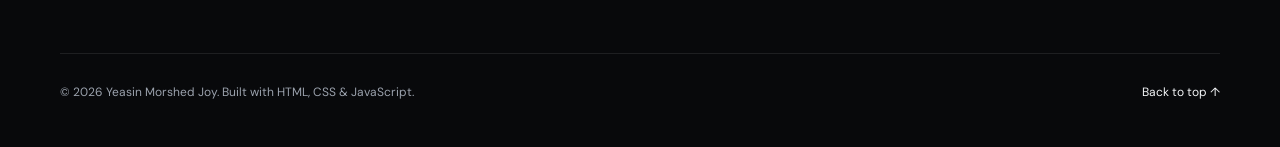
==== commit def5c11e: "Add Employee Management System and Local Store E-commerce Platform projects" ====
--- a/index.html
+++ b/index.html
@@ -109,7 +109,7 @@
         </div>
 
         <div class="about-stats reveal">
-          <div class="stat"><strong>04+</strong><span>Featured projects</span></div>
+          <div class="stat"><strong>06+</strong><span>Featured projects</span></div>
           <div class="stat"><strong>AI + Web</strong><span>Core focus</span></div>
           <div class="stat"><strong>2026</strong><span>Web Dev Internship</span></div>
         </div>
@@ -205,6 +205,40 @@
             <a href="https://github.com/YeasinJoy/-Puurfect_Pals.git" target="_blank" rel="noreferrer">GitHub <i class="fa-solid fa-arrow-up-right-from-square"></i></a>
           </div>
         </article>
+
+        <article class="project-card reveal">
+          <div class="project-top">
+            <span class="project-number">04</span>
+            <span class="project-type">Full-Stack Web App</span>
+          </div>
+          <h3>Employee Management System</h3>
+          <p>
+            A full-stack CRUD application for managing employee records with server-side
+            validation, JWT-based admin authentication, a responsive frontend interface
+            and a seeded relational database.
+          </p>
+          <div class="tags"><span>Node.js</span><span>Express</span><span>React</span><span>MySQL</span><span>JWT</span></div>
+          <div class="project-links">
+            <a href="https://github.com/YeasinJoy/employee-management-system" target="_blank" rel="noreferrer">GitHub <i class="fa-solid fa-arrow-up-right-from-square"></i></a>
+          </div>
+        </article>
+
+        <article class="project-card reveal">
+          <div class="project-top">
+            <span class="project-number">08</span>
+            <span class="project-type">E-commerce</span>
+          </div>
+          <h3>Local Store E-commerce Platform</h3>
+          <p>
+            A full-stack e-commerce platform with product listings, detail views, session-based
+            shopping cart and a protected admin panel for adding and removing products.
+          </p>
+          <div class="tags"><span>Node.js</span><span>Express</span><span>React</span><span>Vite</span><span>SQLite</span></div>
+          <div class="project-links">
+            <a href="https://github.com/YeasinJoy/local-store" target="_blank" rel="noreferrer">GitHub <i class="fa-solid fa-arrow-up-right-from-square"></i></a>
+          </div>
+        </article>
+
         <article class="project-card reveal">
   <div class="project-top">
     <span class="project-number">05</span>
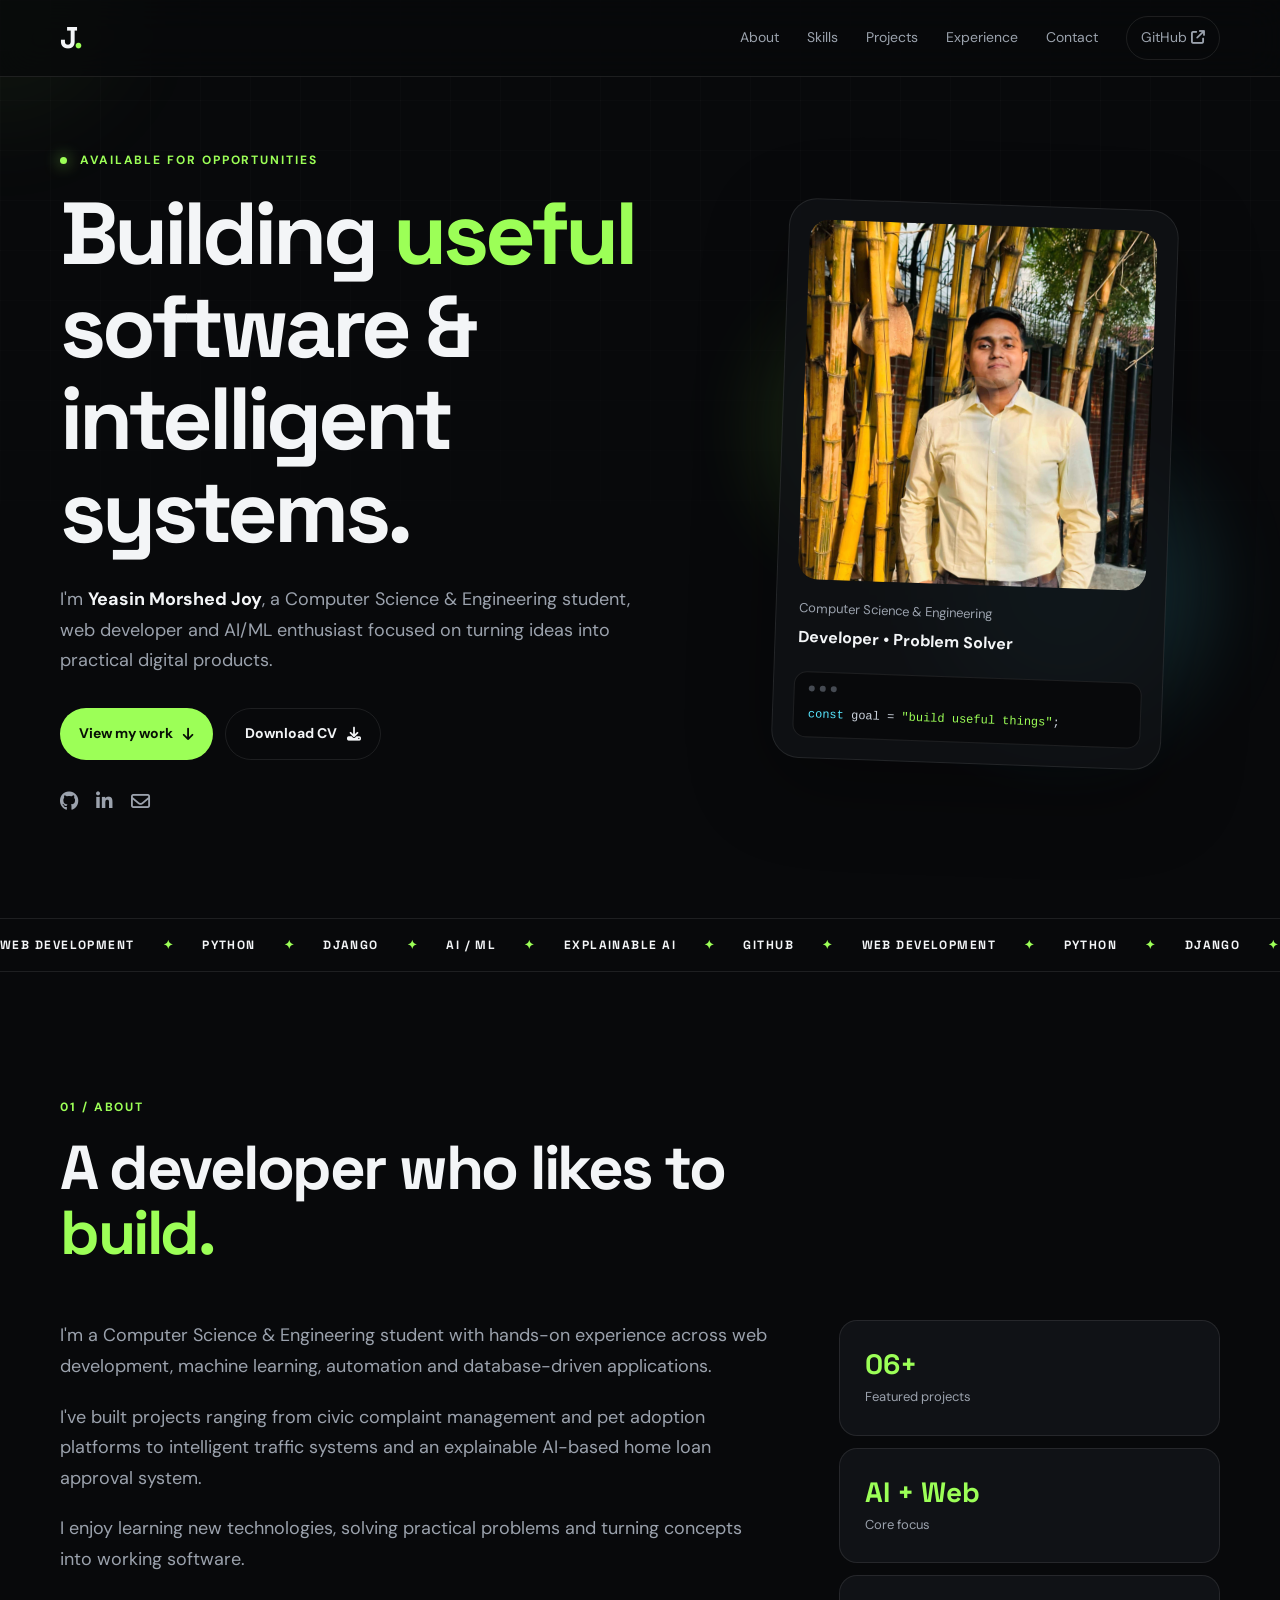
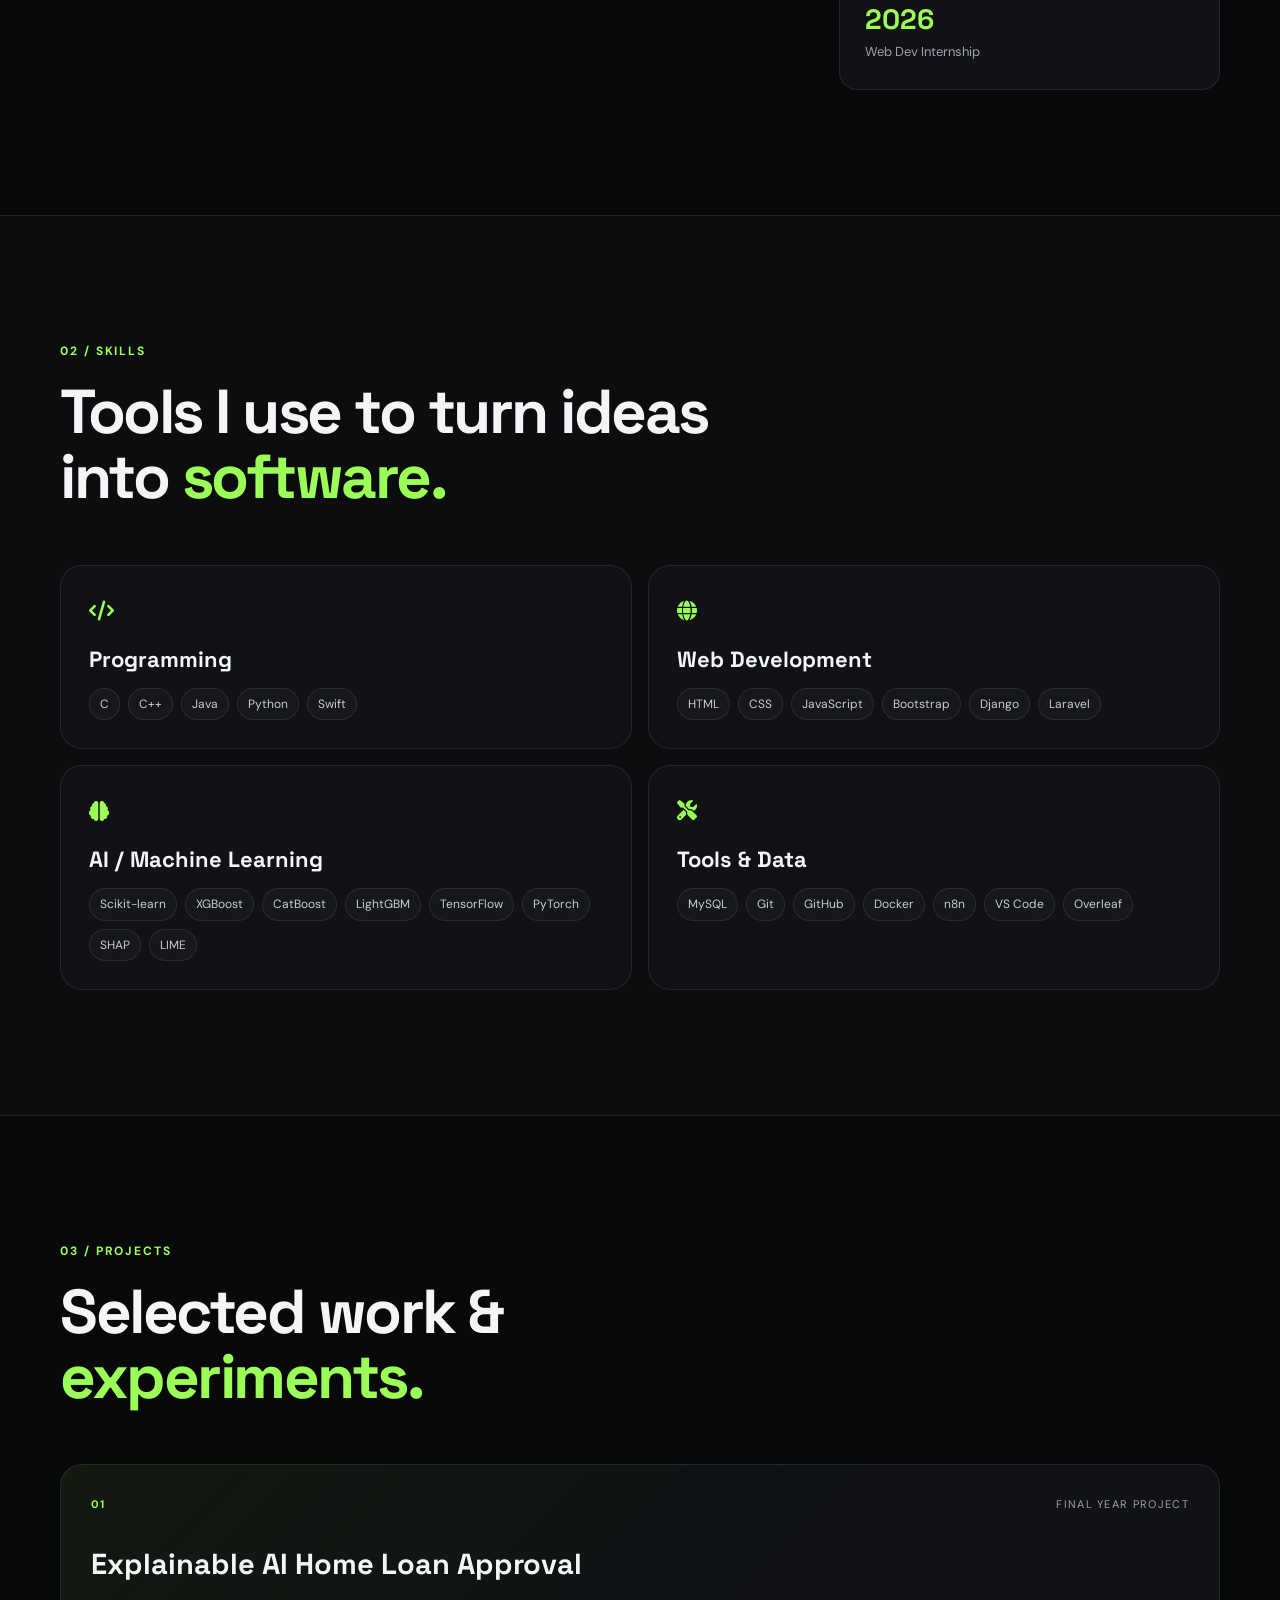
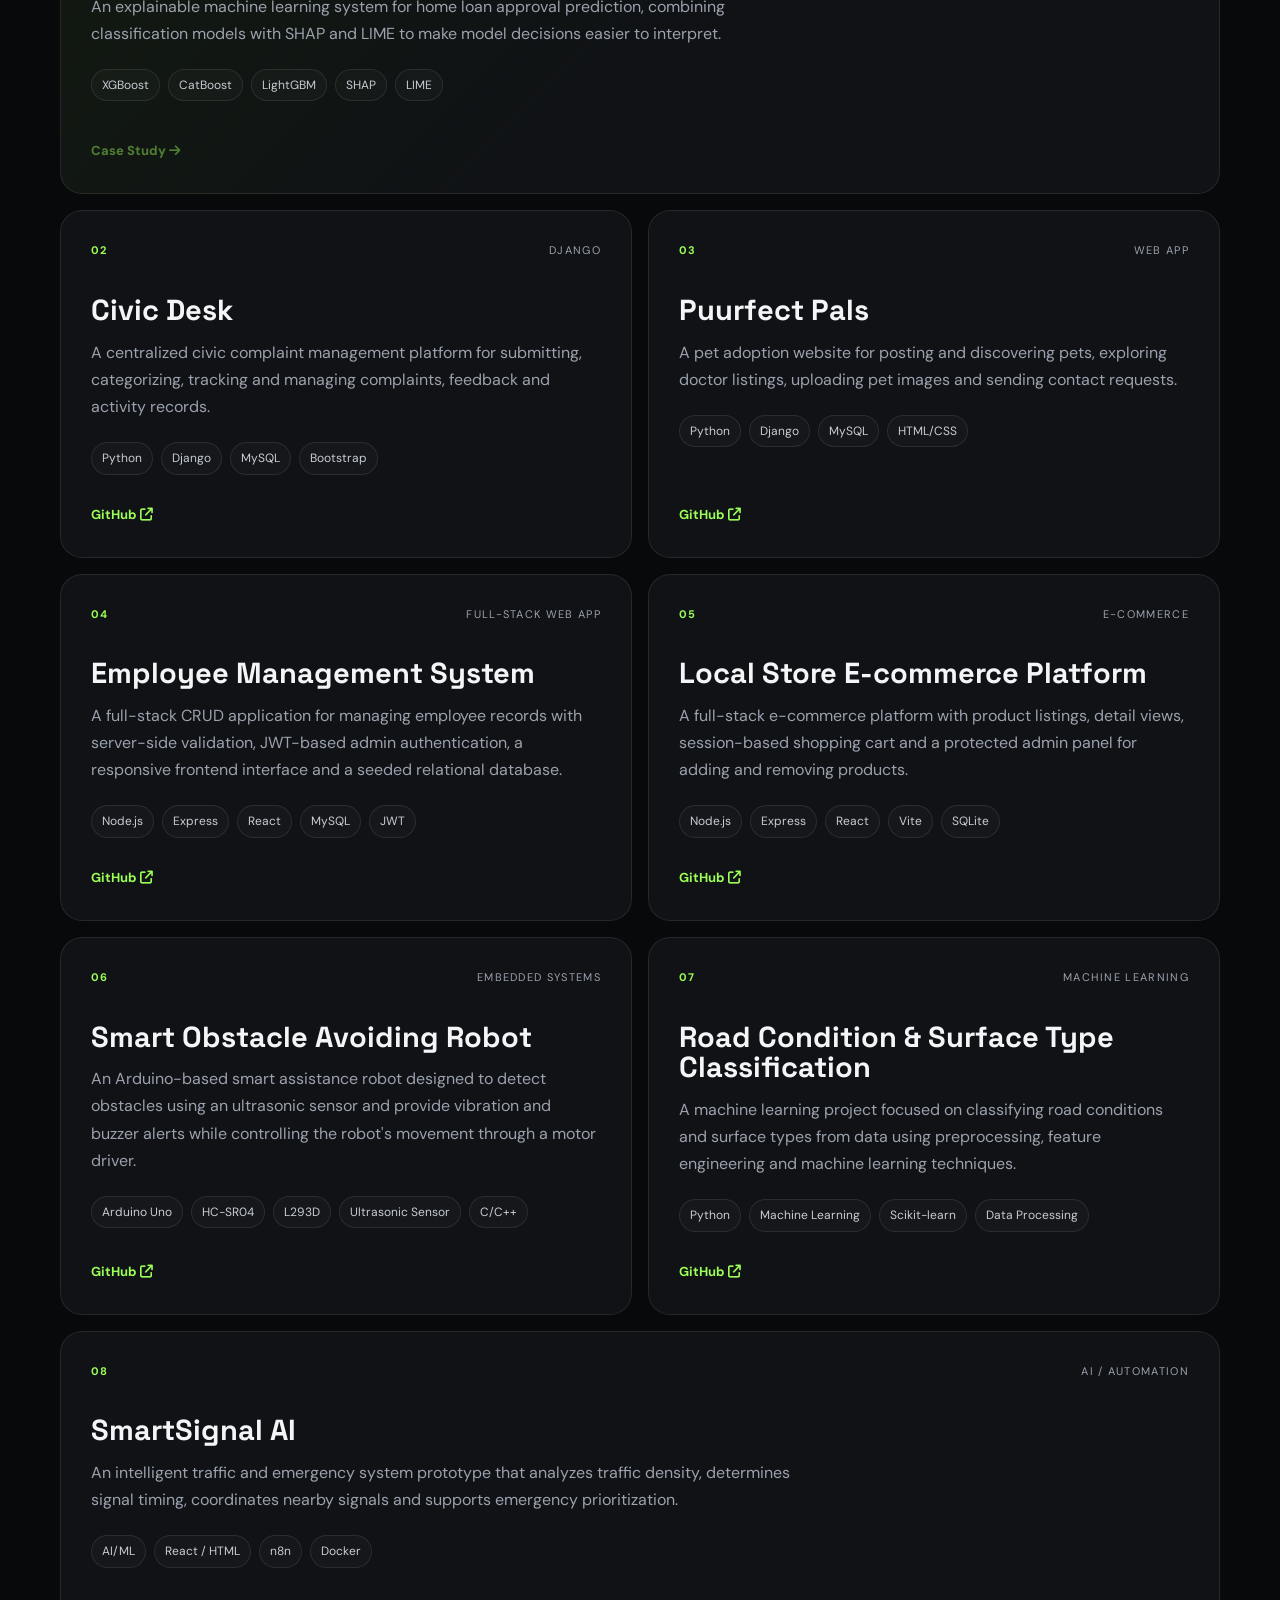
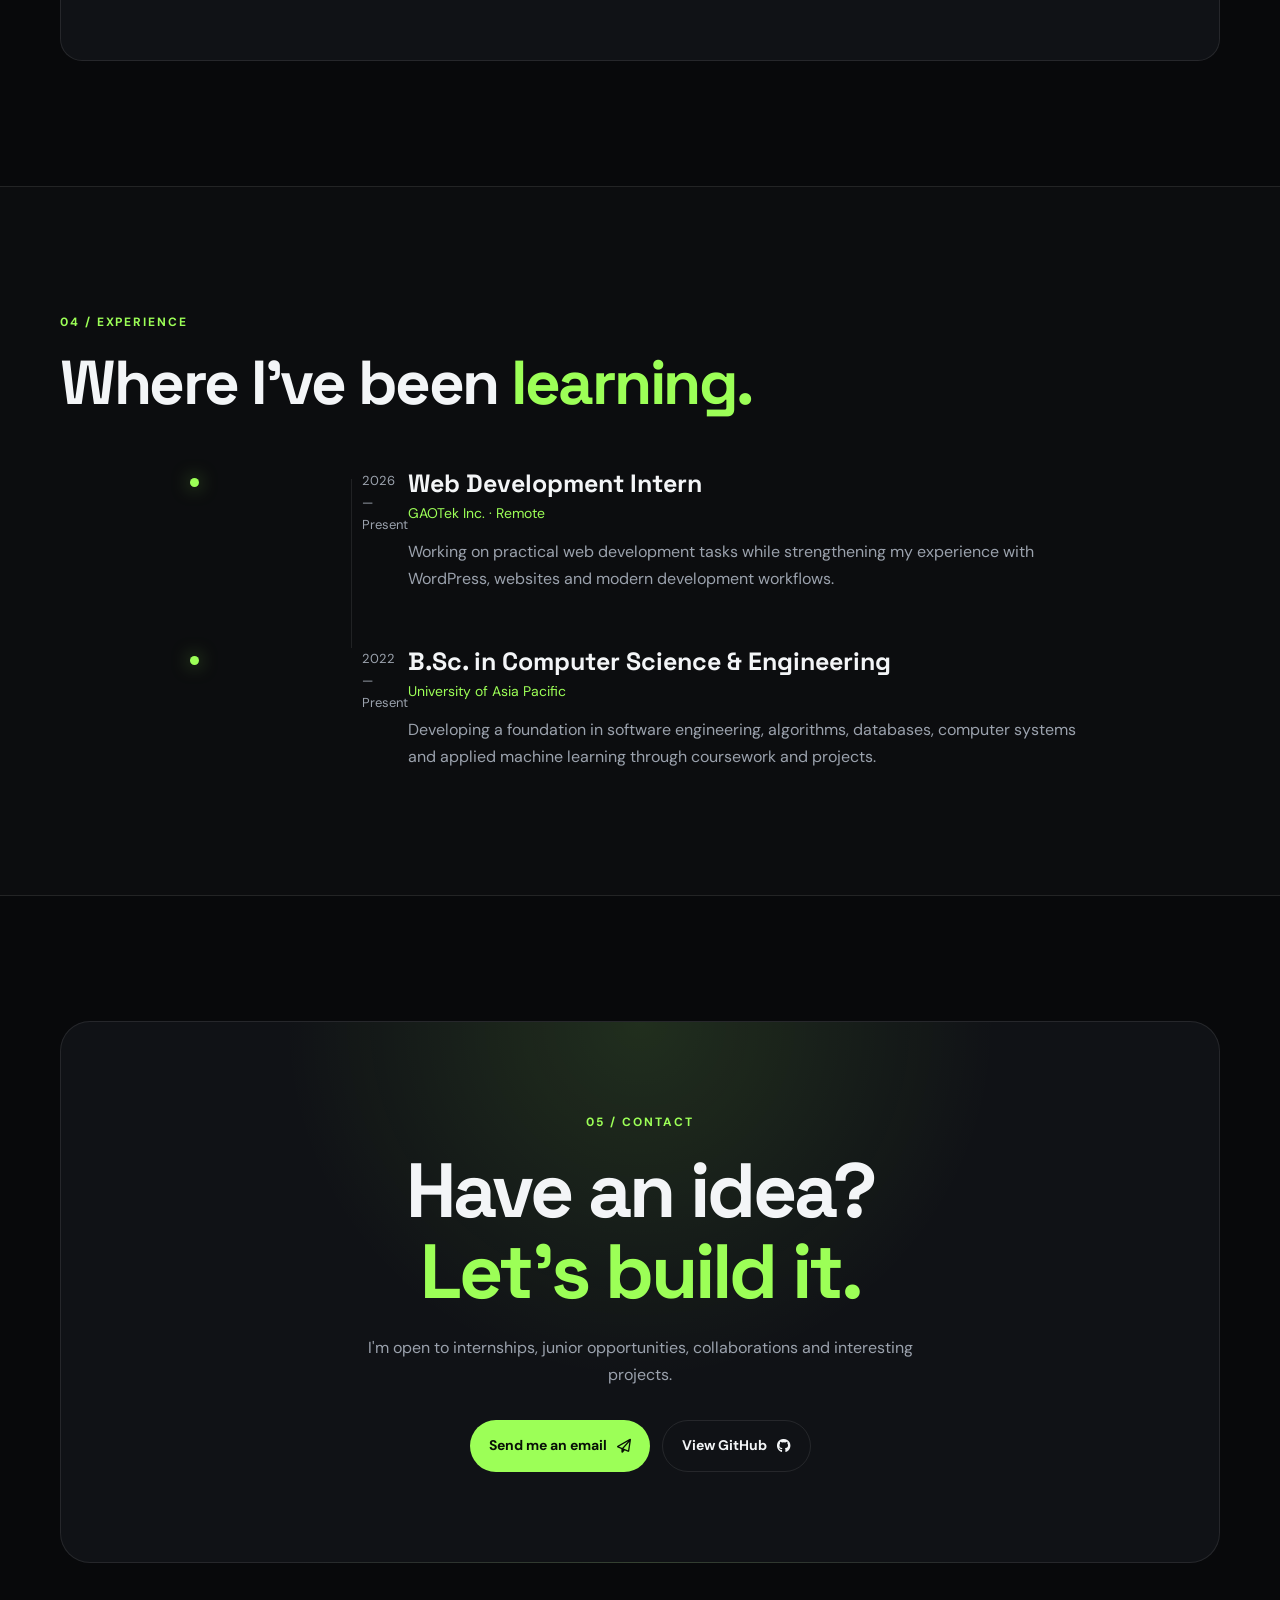
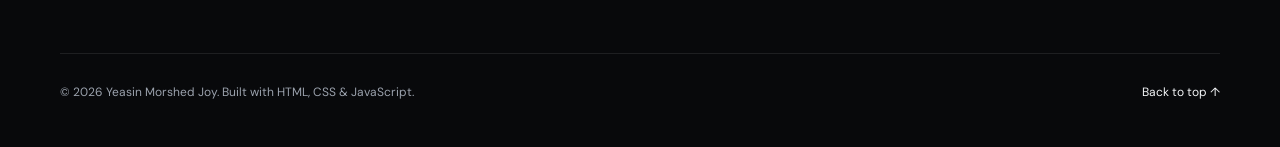
==== commit 2ca06af4: "Fix project numbering to be sequential (01-08)" ====
--- a/index.html
+++ b/index.html
@@ -225,7 +225,7 @@
 
         <article class="project-card reveal">
           <div class="project-top">
-            <span class="project-number">08</span>
+            <span class="project-number">05</span>
             <span class="project-type">E-commerce</span>
           </div>
           <h3>Local Store E-commerce Platform</h3>
@@ -241,7 +241,7 @@
 
         <article class="project-card reveal">
   <div class="project-top">
-    <span class="project-number">05</span>
+    <span class="project-number">06</span>
     <span class="project-type">Embedded Systems</span>
   </div>
 
@@ -271,7 +271,7 @@
 </article>
 <article class="project-card reveal">
   <div class="project-top">
-    <span class="project-number">06</span>
+    <span class="project-number">07</span>
     <span class="project-type">Machine Learning</span>
   </div>
 
@@ -300,7 +300,7 @@
 </article>
         <article class="project-card project-wide reveal">
           <div class="project-top">
-            <span class="project-number">07</span>
+            <span class="project-number">08</span>
             <span class="project-type">AI / Automation</span>
           </div>
           <h3>SmartSignal AI</h3>
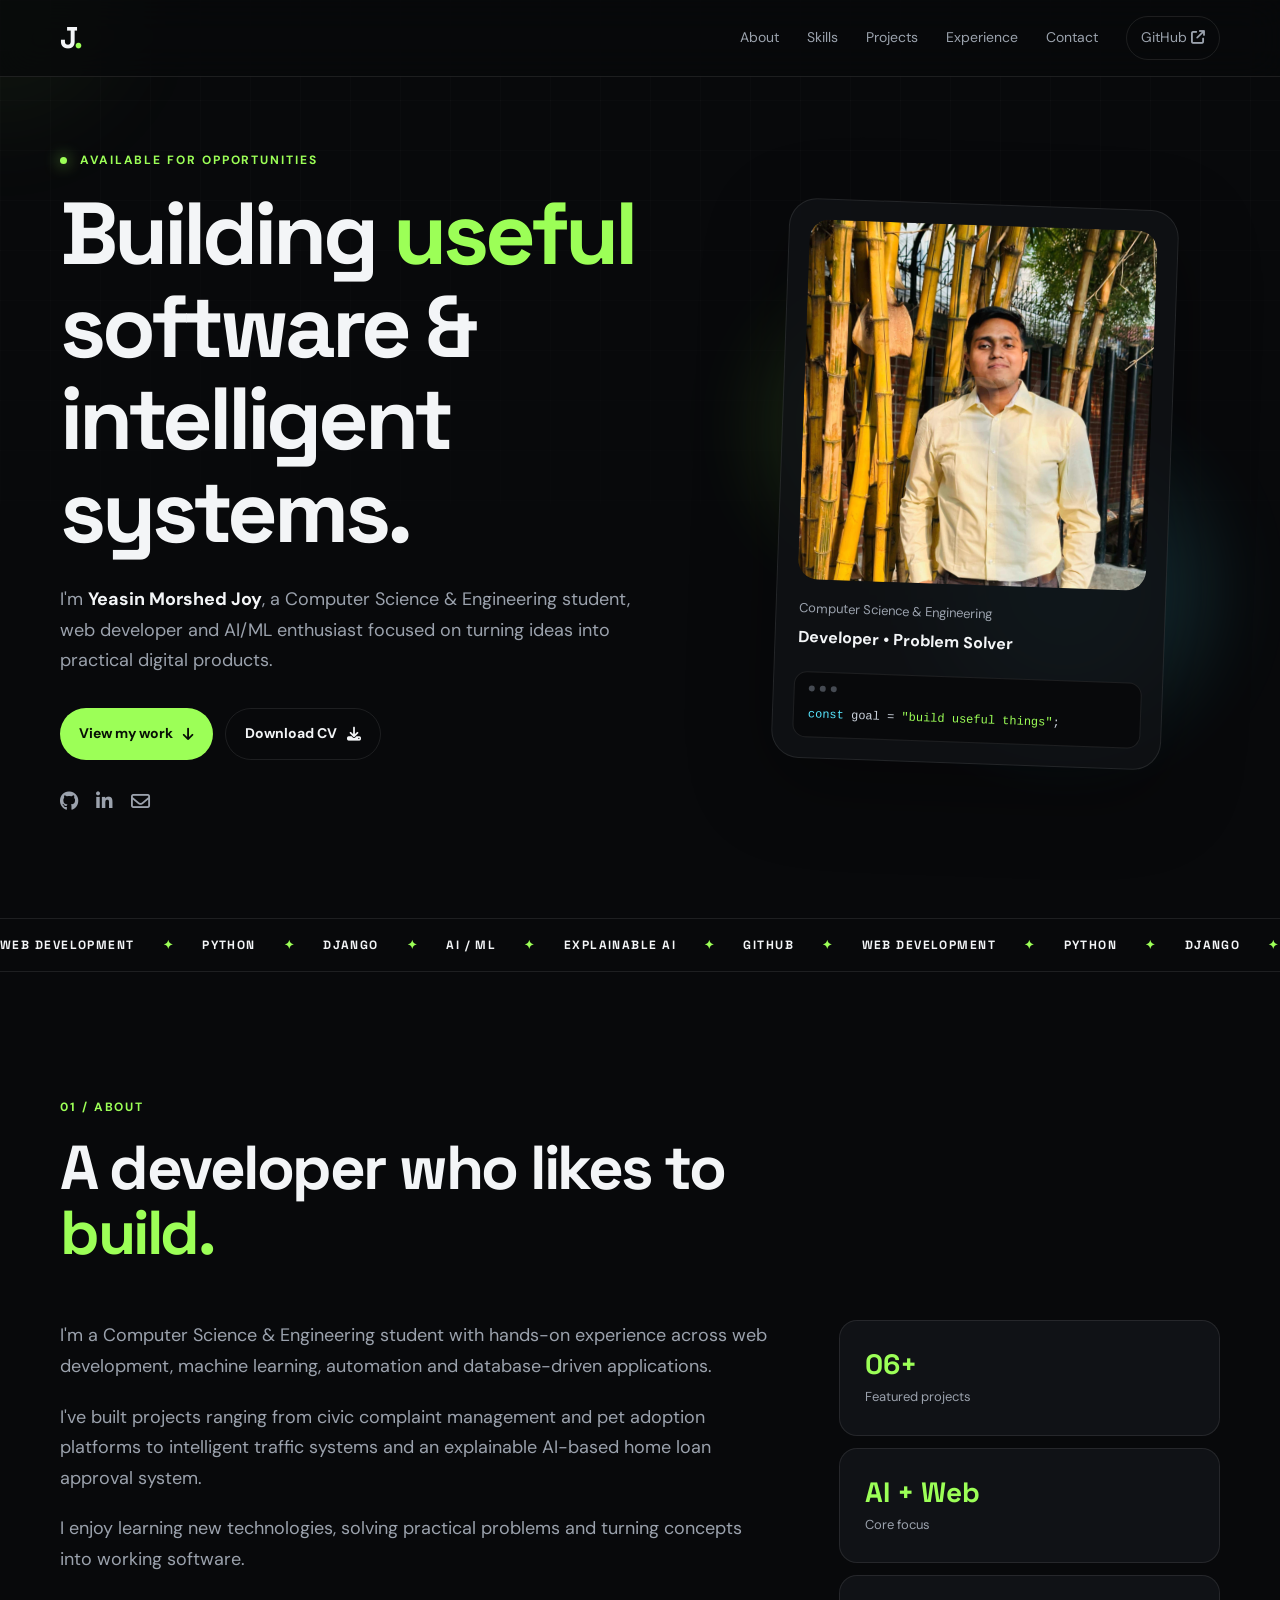
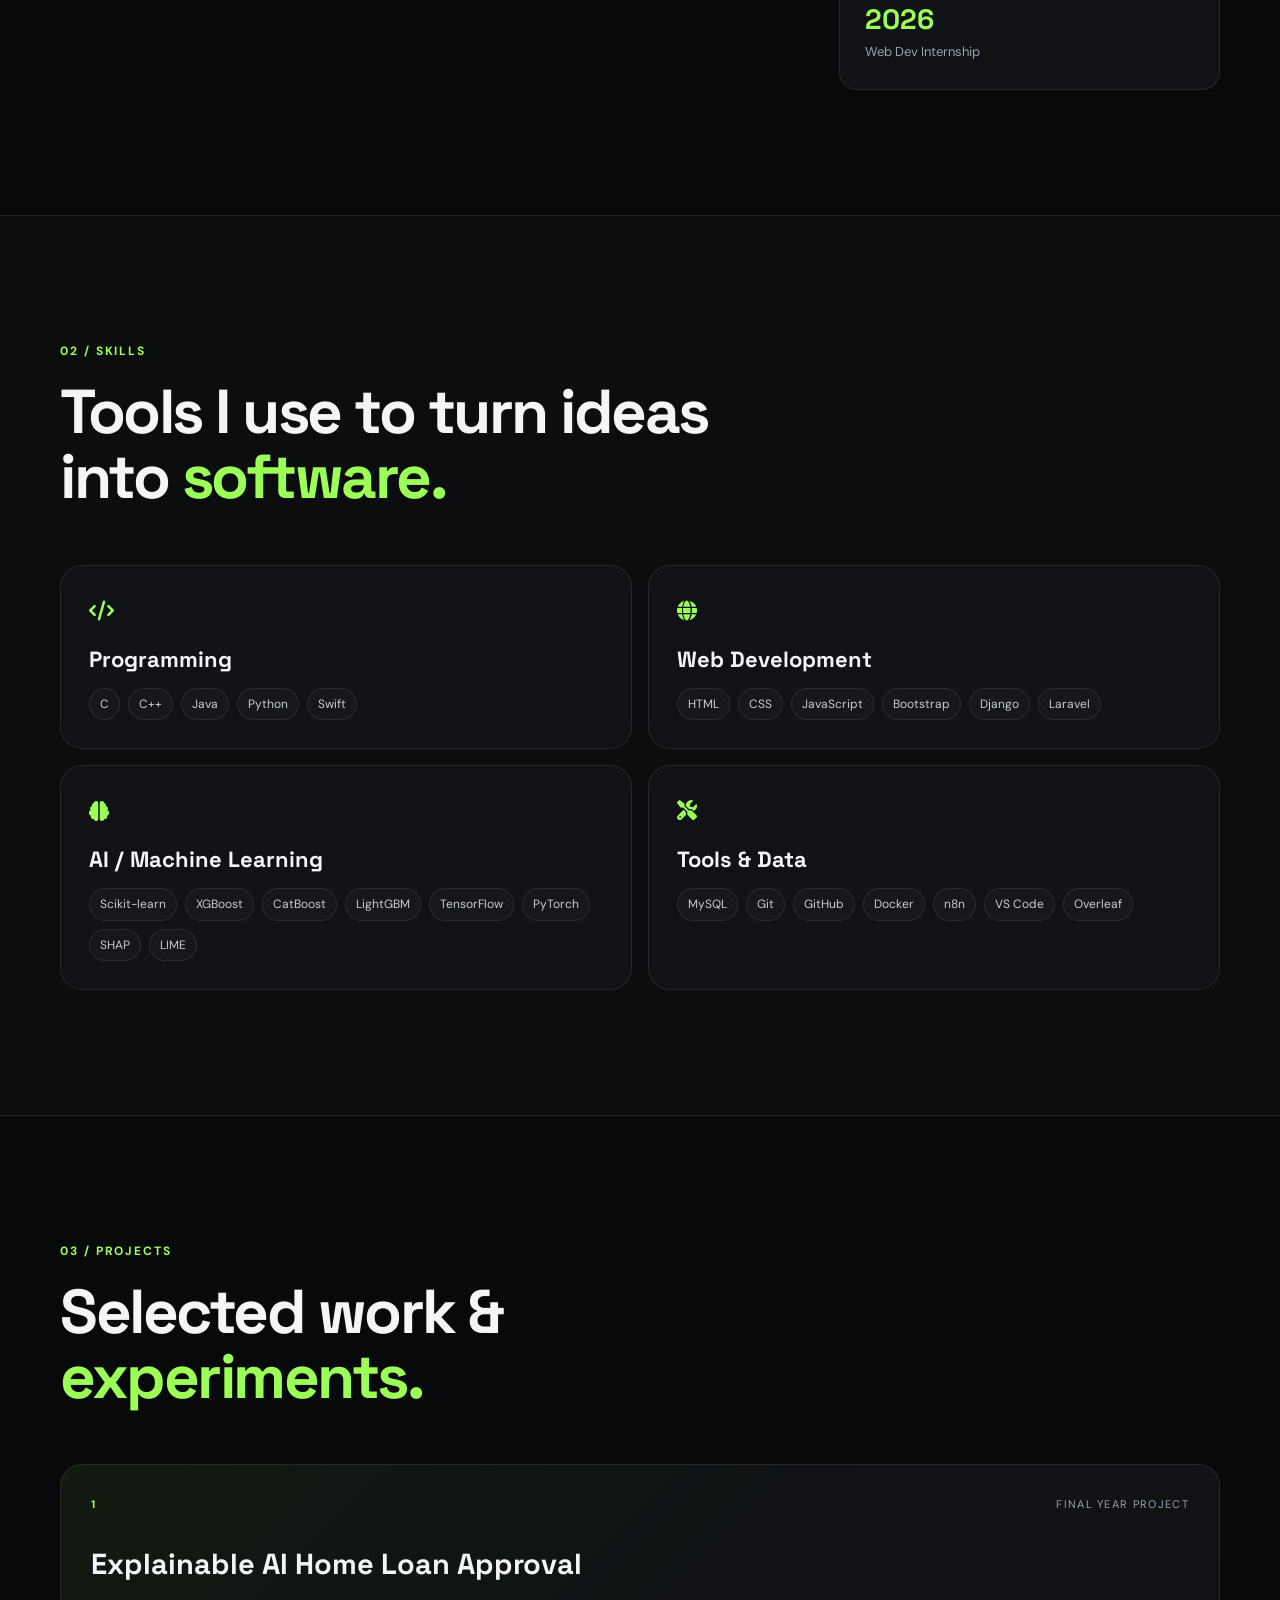
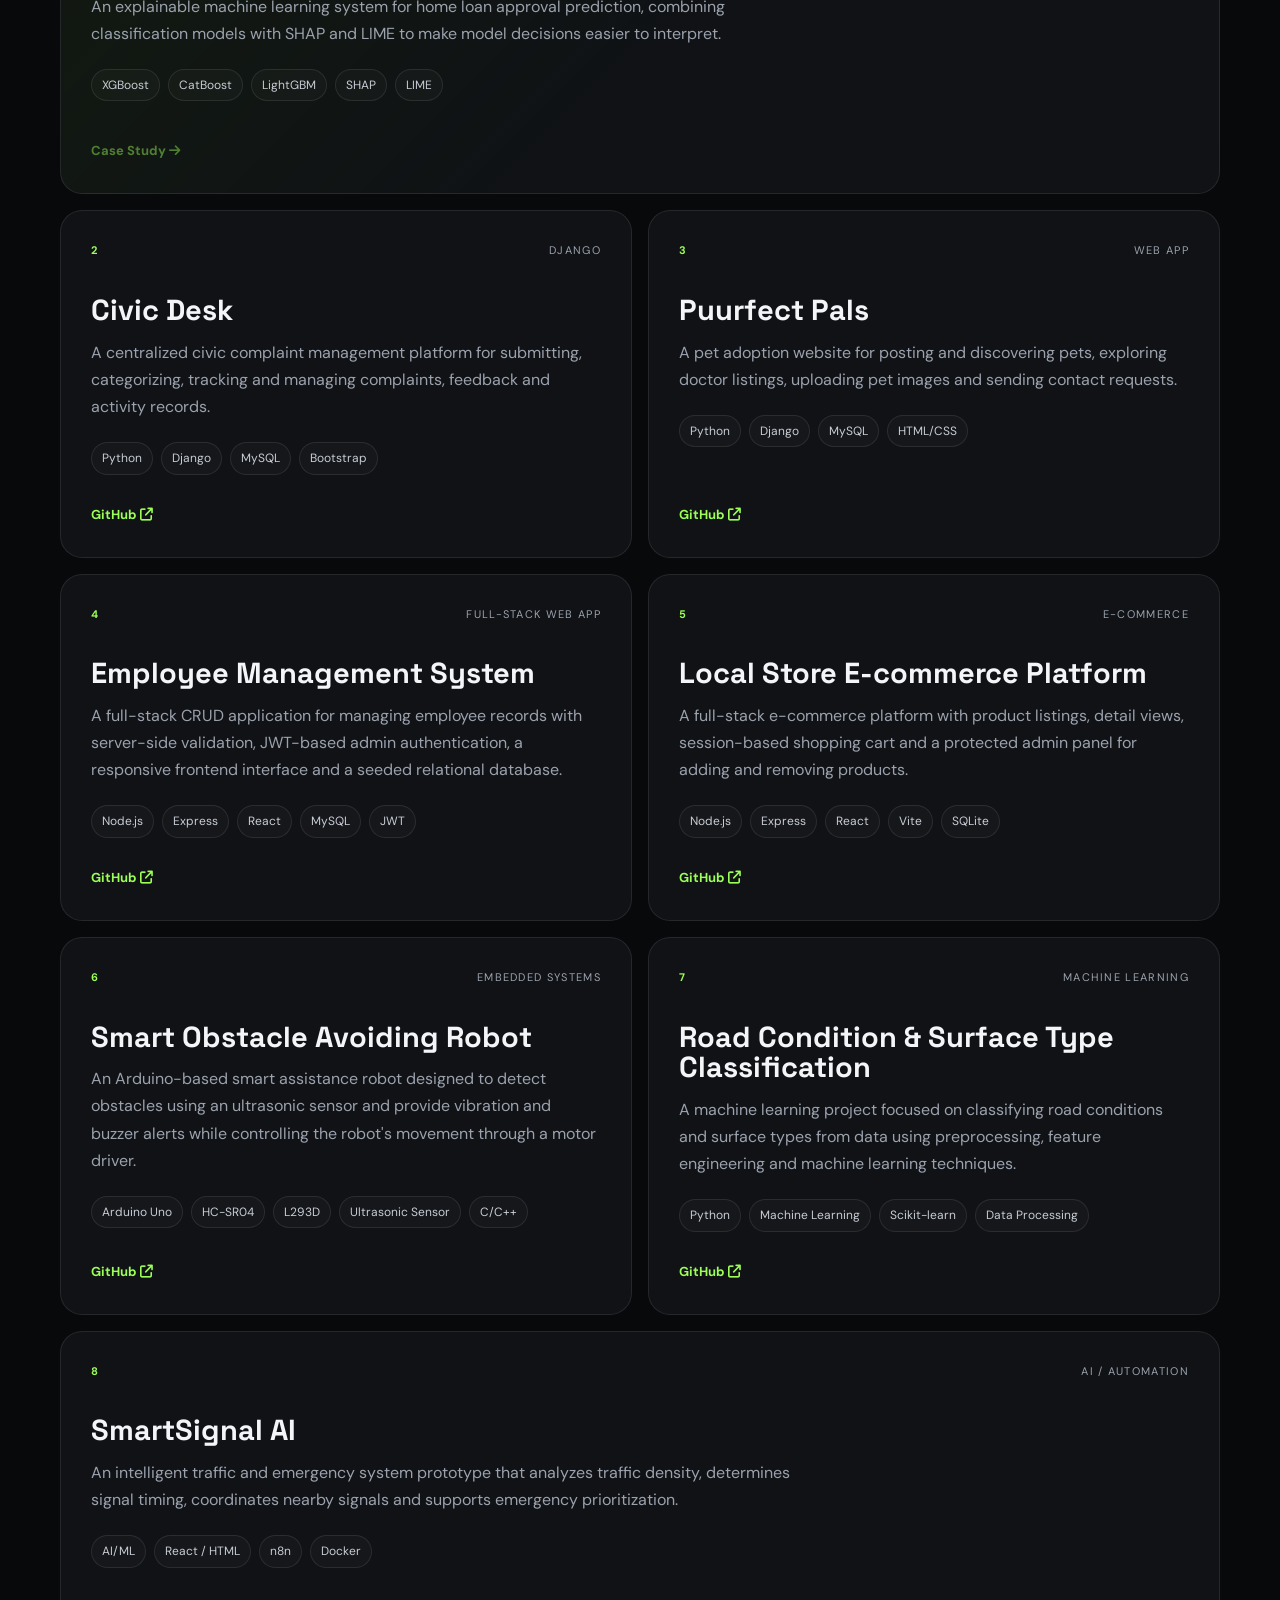
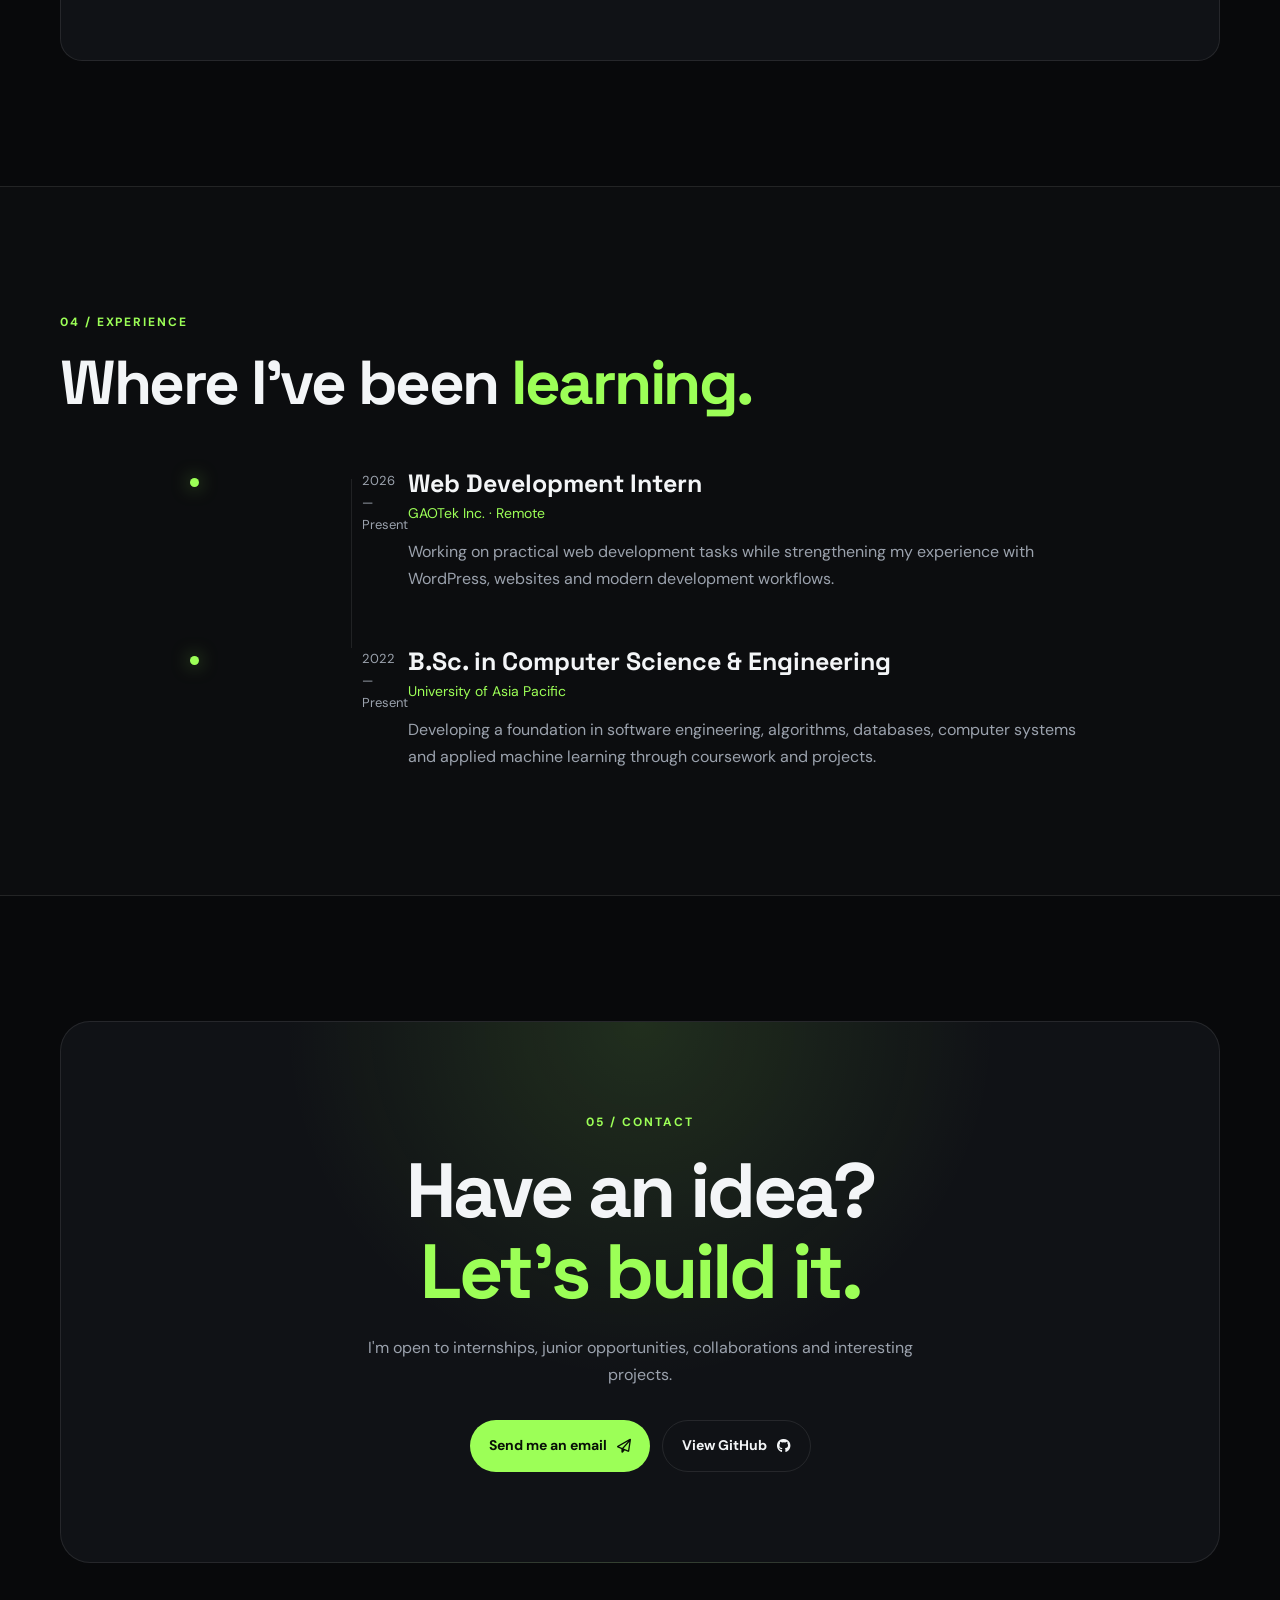
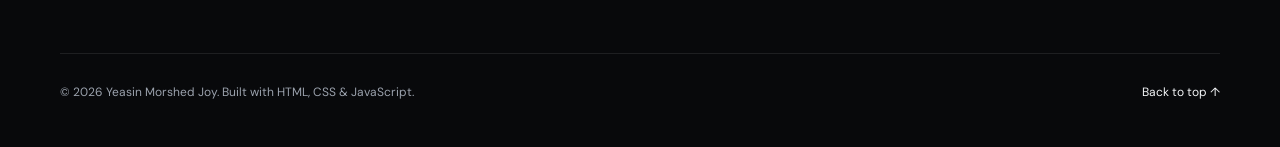
==== commit e93a88c0: "Update project numbers to 1-8 without leading zeros" ====
--- a/index.html
+++ b/index.html
@@ -160,7 +160,7 @@
       <div class="projects-grid">
         <article class="project-card project-featured reveal">
           <div class="project-top">
-            <span class="project-number">01</span>
+            <span class="project-number">1</span>
             <span class="project-type">Final Year Project</span>
           </div>
           <h3>Explainable AI Home Loan Approval</h3>
@@ -176,7 +176,7 @@
 
         <article class="project-card reveal">
           <div class="project-top">
-            <span class="project-number">02</span>
+            <span class="project-number">2</span>
             <span class="project-type">Django</span>
           </div>
           <h3>Civic Desk</h3>
@@ -192,7 +192,7 @@
 
         <article class="project-card reveal">
           <div class="project-top">
-            <span class="project-number">03</span>
+            <span class="project-number">3</span>
             <span class="project-type">Web App</span>
           </div>
           <h3>Puurfect Pals</h3>
@@ -208,7 +208,7 @@
 
         <article class="project-card reveal">
           <div class="project-top">
-            <span class="project-number">04</span>
+            <span class="project-number">4</span>
             <span class="project-type">Full-Stack Web App</span>
           </div>
           <h3>Employee Management System</h3>
@@ -225,7 +225,7 @@
 
         <article class="project-card reveal">
           <div class="project-top">
-            <span class="project-number">05</span>
+            <span class="project-number">5</span>
             <span class="project-type">E-commerce</span>
           </div>
           <h3>Local Store E-commerce Platform</h3>
@@ -241,7 +241,7 @@
 
         <article class="project-card reveal">
   <div class="project-top">
-    <span class="project-number">06</span>
+    <span class="project-number">6</span>
     <span class="project-type">Embedded Systems</span>
   </div>
 
@@ -271,7 +271,7 @@
 </article>
 <article class="project-card reveal">
   <div class="project-top">
-    <span class="project-number">07</span>
+    <span class="project-number">7</span>
     <span class="project-type">Machine Learning</span>
   </div>
 
@@ -300,7 +300,7 @@
 </article>
         <article class="project-card project-wide reveal">
           <div class="project-top">
-            <span class="project-number">08</span>
+            <span class="project-number">8</span>
             <span class="project-type">AI / Automation</span>
           </div>
           <h3>SmartSignal AI</h3>
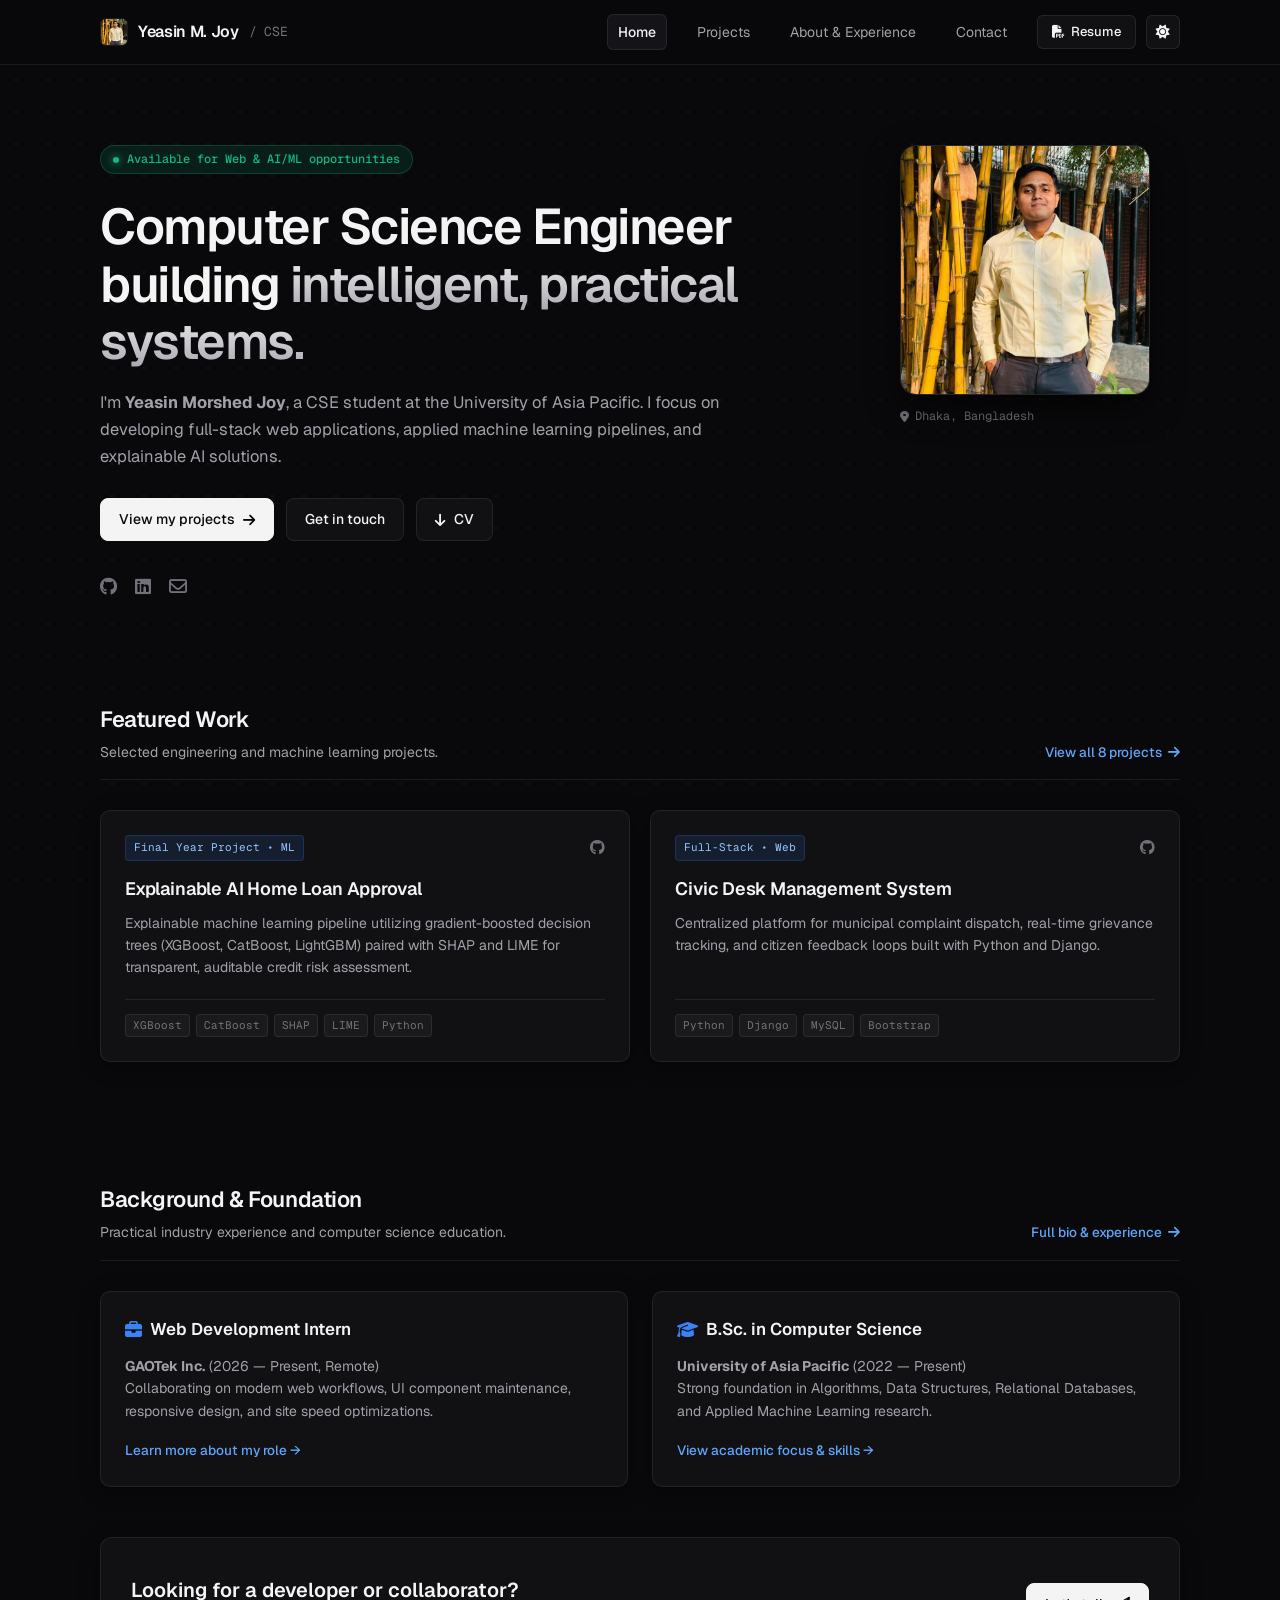
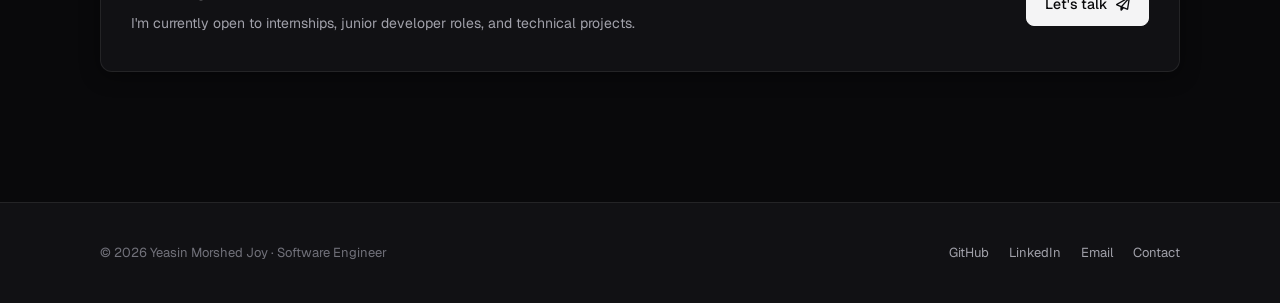
==== commit bb57cf08: "Redesign portfolio: multi-page architecture with Linear/Vercel aesthetic, interactive project filter" ====
--- a/index.html
+++ b/index.html
@@ -3,365 +3,368 @@
 <head>
   <meta charset="UTF-8">
   <meta name="viewport" content="width=device-width, initial-scale=1.0">
-  <meta name="description" content="Portfolio of Yeasin Morshed Joy — Computer Science Engineer, Web Developer and AI/ML enthusiast.">
+  <meta name="description" content="Portfolio of Yeasin Morshed Joy — Software Engineer, Full-Stack Developer & AI/ML Enthusiast.">
   <meta name="author" content="Yeasin Morshed Joy">
-  <title>Yeasin Morshed Joy | Developer Portfolio</title>
+  <title>Yeasin Morshed Joy | Software Engineer & AI/ML</title>
 
   <link rel="preconnect" href="https://fonts.googleapis.com">
   <link rel="preconnect" href="https://fonts.gstatic.com" crossorigin>
-  <link href="https://fonts.googleapis.com/css2?family=DM+Sans:wght@400;500;600;700&family=Space+Grotesk:wght@500;600;700&display=swap" rel="stylesheet">
+  <link href="https://fonts.googleapis.com/css2?family=Geist:wght@300;400;500;600;700&family=Geist+Mono:wght@400;500;600&display=swap" rel="stylesheet">
   <link rel="stylesheet" href="https://cdnjs.cloudflare.com/ajax/libs/font-awesome/6.5.2/css/all.min.css">
   <link rel="stylesheet" href="css/style.css">
+
+  <style>
+    /* Page-specific Hero & Layout styling */
+    .hero-section {
+      padding: 80px 0 60px;
+    }
+    .hero-layout {
+      display: grid;
+      grid-template-columns: 1fr 280px;
+      gap: 50px;
+      align-items: start;
+    }
+    @media (max-width: 860px) {
+      .hero-layout { grid-template-columns: 1fr; }
+      .hero-portrait { order: -1; }
+    }
+
+    .hero-title {
+      font-size: clamp(34px, 5.5vw, 50px);
+      font-weight: 600;
+      letter-spacing: -0.03em;
+      line-height: 1.15;
+      margin-bottom: 18px;
+    }
+    .hero-title .highlight {
+      background: linear-gradient(180deg, var(--text) 0%, var(--text-muted) 100%);
+      -webkit-background-clip: text;
+      -webkit-text-fill-color: transparent;
+    }
+
+    .hero-bio {
+      color: var(--text-muted);
+      font-size: 16.5px;
+      line-height: 1.65;
+      max-width: 620px;
+      margin-bottom: 28px;
+    }
+
+    .hero-actions {
+      display: flex;
+      gap: 12px;
+      flex-wrap: wrap;
+      margin-bottom: 32px;
+    }
+
+    .hero-socials {
+      display: flex;
+      align-items: center;
+      gap: 18px;
+    }
+    .hero-socials a {
+      color: var(--text-subtle);
+      font-size: 18px;
+      transition: color 0.15s, transform 0.15s;
+    }
+    .hero-socials a:hover {
+      color: var(--text);
+      transform: translateY(-2px);
+    }
+
+    .avatar-frame {
+      width: 250px;
+      height: 250px;
+      border-radius: 16px;
+      border: 1px solid var(--border);
+      overflow: hidden;
+      background: var(--surface);
+      position: relative;
+      box-shadow: var(--card-hover-shadow);
+    }
+    .avatar-frame img {
+      width: 100%;
+      height: 100%;
+      object-fit: cover;
+      display: block;
+    }
+    .location-tag {
+      margin-top: 12px;
+      display: inline-flex;
+      align-items: center;
+      gap: 6px;
+      font-size: 12px;
+      color: var(--text-subtle);
+      font-family: var(--font-mono);
+    }
+
+    /* Section Highlights */
+    .section-preview {
+      padding: 40px 0 60px;
+    }
+
+    .overview-grid {
+      display: grid;
+      grid-template-columns: 1fr 1fr;
+      gap: 24px;
+      margin-bottom: 50px;
+    }
+    @media (max-width: 768px) {
+      .overview-grid { grid-template-columns: 1fr; }
+    }
+    .overview-card {
+      background: var(--surface);
+      border: 1px solid var(--border);
+      border-radius: var(--radius);
+      padding: 24px;
+      box-shadow: var(--card-shadow);
+    }
+    .overview-card h3 {
+      font-size: 17px;
+      font-weight: 600;
+      margin-bottom: 12px;
+      display: flex;
+      align-items: center;
+      gap: 8px;
+    }
+    .overview-card p {
+      color: var(--text-muted);
+      font-size: 14px;
+      line-height: 1.6;
+      margin-bottom: 16px;
+    }
+    .text-link {
+      font-size: 13.5px;
+      color: var(--accent-hover);
+      font-weight: 500;
+      display: inline-flex;
+      align-items: center;
+      gap: 6px;
+    }
+    .text-link:hover {
+      text-decoration: underline;
+    }
+
+    /* Teaser CTA */
+    .cta-banner {
+      background: var(--surface);
+      border: 1px solid var(--border);
+      border-radius: 12px;
+      padding: 36px 30px;
+      display: flex;
+      justify-content: space-between;
+      align-items: center;
+      flex-wrap: wrap;
+      gap: 20px;
+      margin-bottom: 70px;
+      box-shadow: var(--card-shadow);
+    }
+    .cta-copy h3 {
+      font-size: 20px;
+      font-weight: 600;
+      margin-bottom: 6px;
+    }
+    .cta-copy p {
+      color: var(--text-muted);
+      font-size: 14px;
+    }
+  </style>
 </head>
 <body>
-  <div class="cursor-glow"></div>
-
+
+  <!-- Site Navigation -->
   <header class="site-header">
-    <nav class="nav container">
-      <a class="logo" href="#home">J<span>.</span></a>
-
-      <button class="nav-toggle" aria-label="Toggle navigation" aria-expanded="false">
-        <i class="fa-solid fa-bars"></i>
-      </button>
-
-      <div class="nav-links">
-        <a href="#about">About</a>
-        <a href="#skills">Skills</a>
-        <a href="#projects">Projects</a>
-        <a href="#experience">Experience</a>
-        <a href="#contact">Contact</a>
-        <a class="nav-github" href="https://github.com/YeasinJoy" target="_blank" rel="noreferrer">
-          GitHub <i class="fa-solid fa-arrow-up-right-from-square"></i>
+    <div class="container nav">
+      <a href="index.html" class="nav-brand">
+        <img src="assets/profile.jpg" alt="Yeasin" class="nav-brand-avatar">
+        Yeasin M. Joy <span>/ CSE</span>
+      </a>
+
+      <div class="nav-right">
+        <nav class="nav-links" id="navLinks">
+          <a href="index.html" class="nav-link active">Home</a>
+          <a href="projects.html" class="nav-link">Projects</a>
+          <a href="about.html" class="nav-link">About & Experience</a>
+          <a href="contact.html" class="nav-link">Contact</a>
+        </nav>
+
+        <div class="nav-actions">
+          <a href="assets/cv_yeasin_morshed_joy.pdf" target="_blank" class="btn-resume">
+            <i class="fa-solid fa-file-pdf"></i> Resume
+          </a>
+          <button class="theme-toggle" id="themeToggle" aria-label="Toggle theme" title="Toggle theme">
+            <i class="fa-solid fa-sun" id="themeIcon"></i>
+          </button>
+          <button class="mobile-nav-toggle" id="mobileNavToggle" aria-label="Toggle menu">
+            <i class="fa-solid fa-bars"></i>
+          </button>
+        </div>
+      </div>
+    </div>
+  </header>
+
+  <main class="container">
+    
+    <!-- Hero Section -->
+    <section class="hero-section">
+      <div class="hero-layout">
+        <div>
+          <div class="status-badge">
+            <span class="pulse-dot"></span> Available for Web & AI/ML opportunities
+          </div>
+          <h1 class="hero-title">
+            Computer Science Engineer building <span class="highlight">intelligent, practical systems.</span>
+          </h1>
+          <p class="hero-bio">
+            I'm <strong>Yeasin Morshed Joy</strong>, a CSE student at the University of Asia Pacific.
+            I focus on developing full-stack web applications, applied machine learning pipelines, and explainable AI solutions.
+          </p>
+
+          <div class="hero-actions">
+            <a href="projects.html" class="btn btn-primary">
+              View my projects <i class="fa-solid fa-arrow-right"></i>
+            </a>
+            <a href="contact.html" class="btn btn-secondary">
+              Get in touch
+            </a>
+            <a href="assets/cv_yeasin_morshed_joy.pdf" target="_blank" class="btn btn-secondary">
+              <i class="fa-solid fa-arrow-down"></i> CV
+            </a>
+          </div>
+
+          <div class="hero-socials">
+            <a href="https://github.com/YeasinJoy" target="_blank" title="GitHub"><i class="fa-brands fa-github"></i></a>
+            <a href="https://www.linkedin.com/in/yeasin-morshed-joy-aa8b80239/" target="_blank" title="LinkedIn"><i class="fa-brands fa-linkedin"></i></a>
+            <a href="mailto:yeasinmorshedjoy@gmail.com" title="Email"><i class="fa-regular fa-envelope"></i></a>
+          </div>
+        </div>
+
+        <div class="hero-portrait">
+          <div class="avatar-frame">
+            <img src="assets/profile.jpg" alt="Yeasin Morshed Joy">
+          </div>
+          <div class="location-tag">
+            <i class="fa-solid fa-location-dot"></i> Dhaka, Bangladesh
+          </div>
+        </div>
+      </div>
+    </section>
+
+    <!-- Featured Projects Preview -->
+    <section class="section-preview">
+      <div class="section-header">
+        <div>
+          <h2 class="section-title">Featured Work</h2>
+          <p class="section-subtitle">Selected engineering and machine learning projects.</p>
+        </div>
+        <a href="projects.html" class="text-link">View all 8 projects <i class="fa-solid fa-arrow-right"></i></a>
+      </div>
+
+      <div class="projects-grid">
+        <!-- Featured 1 -->
+        <article class="project-card">
+          <div>
+            <div class="card-top">
+              <span class="category-badge">Final Year Project • ML</span>
+              <div class="card-links">
+                <a href="https://github.com/YeasinJoy" target="_blank" title="GitHub"><i class="fa-brands fa-github"></i></a>
+              </div>
+            </div>
+            <h3 class="project-title">Explainable AI Home Loan Approval</h3>
+            <p class="project-desc">
+              Explainable machine learning pipeline utilizing gradient-boosted decision trees (XGBoost, CatBoost, LightGBM) paired with SHAP and LIME for transparent, auditable credit risk assessment.
+            </p>
+          </div>
+          <div class="tech-tags">
+            <span class="tech-tag">XGBoost</span>
+            <span class="tech-tag">CatBoost</span>
+            <span class="tech-tag">SHAP</span>
+            <span class="tech-tag">LIME</span>
+            <span class="tech-tag">Python</span>
+          </div>
+        </article>
+
+        <!-- Featured 2 -->
+        <article class="project-card">
+          <div>
+            <div class="card-top">
+              <span class="category-badge">Full-Stack • Web</span>
+              <div class="card-links">
+                <a href="https://github.com/yeasinmorshedjoy/civic_desk" target="_blank" title="GitHub"><i class="fa-brands fa-github"></i></a>
+              </div>
+            </div>
+            <h3 class="project-title">Civic Desk Management System</h3>
+            <p class="project-desc">
+              Centralized platform for municipal complaint dispatch, real-time grievance tracking, and citizen feedback loops built with Python and Django.
+            </p>
+          </div>
+          <div class="tech-tags">
+            <span class="tech-tag">Python</span>
+            <span class="tech-tag">Django</span>
+            <span class="tech-tag">MySQL</span>
+            <span class="tech-tag">Bootstrap</span>
+          </div>
+        </article>
+      </div>
+    </section>
+
+    <!-- Experience & Skills Snapshot -->
+    <section class="section-preview" style="padding-top: 0;">
+      <div class="section-header">
+        <div>
+          <h2 class="section-title">Background & Foundation</h2>
+          <p class="section-subtitle">Practical industry experience and computer science education.</p>
+        </div>
+        <a href="about.html" class="text-link">Full bio & experience <i class="fa-solid fa-arrow-right"></i></a>
+      </div>
+
+      <div class="overview-grid">
+        <div class="overview-card">
+          <h3><i class="fa-solid fa-briefcase" style="color: var(--accent);"></i> Web Development Intern</h3>
+          <p>
+            <strong>GAOTek Inc.</strong> (2026 — Present, Remote)<br>
+            Collaborating on modern web workflows, UI component maintenance, responsive design, and site speed optimizations.
+          </p>
+          <a href="about.html" class="text-link">Learn more about my role →</a>
+        </div>
+
+        <div class="overview-card">
+          <h3><i class="fa-solid fa-graduation-cap" style="color: var(--accent);"></i> B.Sc. in Computer Science</h3>
+          <p>
+            <strong>University of Asia Pacific</strong> (2022 — Present)<br>
+            Strong foundation in Algorithms, Data Structures, Relational Databases, and Applied Machine Learning research.
+          </p>
+          <a href="about.html" class="text-link">View academic focus & skills →</a>
+        </div>
+      </div>
+
+      <!-- Quick CTA -->
+      <div class="cta-banner">
+        <div class="cta-copy">
+          <h3>Looking for a developer or collaborator?</h3>
+          <p>I'm currently open to internships, junior developer roles, and technical projects.</p>
+        </div>
+        <a href="contact.html" class="btn btn-primary">
+          Let's talk <i class="fa-regular fa-paper-plane"></i>
         </a>
       </div>
-    </nav>
-  </header>
-
-  <main id="home">
-    <section class="hero container">
-      <div class="hero-copy reveal">
-        <p class="eyebrow"><span class="status-dot"></span> Available for opportunities</p>
-        <h1>Building <span>useful</span> software & intelligent systems.</h1>
-        <p class="hero-text">
-          I'm <strong>Yeasin Morshed Joy</strong>, a Computer Science & Engineering student,
-          web developer and AI/ML enthusiast focused on turning ideas into practical digital products.
-        </p>
-
-        <div class="hero-actions">
-          <a class="btn btn-primary" href="#projects">View my work <i class="fa-solid fa-arrow-down"></i></a>
-          <a class="btn btn-ghost" href="assets/cv_yeasin_morshed_joy (2).pdf" target="_blank" rel="noreferrer">Download CV <i class="fa-solid fa-download"></i></a>
-        </div>
-
-        <div class="social-row">
-          <a href="https://github.com/YeasinJoy" target="_blank" rel="noreferrer" aria-label="GitHub"><i class="fa-brands fa-github"></i></a>
-          <a href="https://www.linkedin.com/in/yeasin-morshed-joy-aa8b80239/" target="_blank" rel="noreferrer" aria-label="LinkedIn"><i class="fa-brands fa-linkedin-in"></i></a>
-          <a href="mailto:yeasinmorshedjoy@gmail.com" aria-label="Email"><i class="fa-regular fa-envelope"></i></a>
-        </div>
-      </div>
-
-      <div class="hero-visual reveal">
-        <div class="orb orb-one"></div>
-        <div class="orb orb-two"></div>
-        <div class="profile-card">
-          <div class="profile-photo">
-            <img src="assets/profile.jpg" alt="Yeasin Morshed Joy" onerror="this.style.display='none'; this.parentElement.classList.add('photo-placeholder');">
-            <span>JOY</span>
-          </div>
-          <div class="profile-meta">
-            <p>Computer Science & Engineering</p>
-            <strong>Developer • Problem Solver</strong>
-          </div>
-          <div class="code-window">
-            <span class="dot"></span><span class="dot"></span><span class="dot"></span>
-            <code><span>const</span> goal = <em>"build useful things"</em>;</code>
-          </div>
-        </div>
-      </div>
     </section>
 
-    <div class="ticker">
-      <div class="ticker-track">
-        <span>WEB DEVELOPMENT</span><b>✦</b><span>PYTHON</span><b>✦</b><span>DJANGO</span><b>✦</b><span>AI / ML</span><b>✦</b><span>EXPLAINABLE AI</span><b>✦</b><span>GITHUB</span><b>✦</b>
-        <span>WEB DEVELOPMENT</span><b>✦</b><span>PYTHON</span><b>✦</b><span>DJANGO</span><b>✦</b><span>AI / ML</span><b>✦</b><span>EXPLAINABLE AI</span><b>✦</b><span>GITHUB</span><b>✦</b>
+  </main>
+
+  <!-- Site Footer -->
+  <footer class="site-footer">
+    <div class="container footer-inner">
+      <p>© 2026 Yeasin Morshed Joy · Software Engineer</p>
+      <div class="footer-links">
+        <a href="https://github.com/YeasinJoy" target="_blank">GitHub</a>
+        <a href="https://www.linkedin.com/in/yeasin-morshed-joy-aa8b80239/" target="_blank">LinkedIn</a>
+        <a href="mailto:yeasinmorshedjoy@gmail.com">Email</a>
+        <a href="contact.html">Contact</a>
       </div>
     </div>
-
-    <section id="about" class="section container">
-      <div class="section-heading reveal">
-        <p class="eyebrow">01 / About</p>
-        <h2>A developer who likes to <span>build.</span></h2>
-      </div>
-
-      <div class="about-grid">
-        <div class="about-text reveal">
-          <p>
-            I'm a Computer Science & Engineering student with hands-on experience across
-            web development, machine learning, automation and database-driven applications.
-          </p>
-          <p>
-            I've built projects ranging from civic complaint management and pet adoption platforms
-            to intelligent traffic systems and an explainable AI-based home loan approval system.
-          </p>
-          <p>
-            I enjoy learning new technologies, solving practical problems and turning concepts
-            into working software.
-          </p>
-        </div>
-
-        <div class="about-stats reveal">
-          <div class="stat"><strong>06+</strong><span>Featured projects</span></div>
-          <div class="stat"><strong>AI + Web</strong><span>Core focus</span></div>
-          <div class="stat"><strong>2026</strong><span>Web Dev Internship</span></div>
-        </div>
-      </div>
-    </section>
-
-    <section id="skills" class="section section-alt">
-      <div class="container">
-        <div class="section-heading reveal">
-          <p class="eyebrow">02 / Skills</p>
-          <h2>Tools I use to turn ideas into <span>software.</span></h2>
-        </div>
-
-        <div class="skills-grid">
-          <article class="skill-card reveal">
-            <div class="skill-icon"><i class="fa-solid fa-code"></i></div>
-            <h3>Programming</h3>
-            <div class="tags"><span>C</span><span>C++</span><span>Java</span><span>Python</span><span>Swift</span></div>
-          </article>
-
-          <article class="skill-card reveal">
-            <div class="skill-icon"><i class="fa-solid fa-globe"></i></div>
-            <h3>Web Development</h3>
-            <div class="tags"><span>HTML</span><span>CSS</span><span>JavaScript</span><span>Bootstrap</span><span>Django</span><span>Laravel</span></div>
-          </article>
-
-          <article class="skill-card reveal">
-            <div class="skill-icon"><i class="fa-solid fa-brain"></i></div>
-            <h3>AI / Machine Learning</h3>
-            <div class="tags"><span>Scikit-learn</span><span>XGBoost</span><span>CatBoost</span><span>LightGBM</span><span>TensorFlow</span><span>PyTorch</span><span>SHAP</span><span>LIME</span></div>
-          </article>
-
-          <article class="skill-card reveal">
-            <div class="skill-icon"><i class="fa-solid fa-screwdriver-wrench"></i></div>
-            <h3>Tools & Data</h3>
-            <div class="tags"><span>MySQL</span><span>Git</span><span>GitHub</span><span>Docker</span><span>n8n</span><span>VS Code</span><span>Overleaf</span></div>
-          </article>
-        </div>
-      </div>
-    </section>
-
-    <section id="projects" class="section container">
-      <div class="section-heading reveal">
-        <p class="eyebrow">03 / Projects</p>
-        <h2>Selected work & <span>experiments.</span></h2>
-      </div>
-
-      <div class="projects-grid">
-        <article class="project-card project-featured reveal">
-          <div class="project-top">
-            <span class="project-number">1</span>
-            <span class="project-type">Final Year Project</span>
-          </div>
-          <h3>Explainable AI Home Loan Approval</h3>
-          <p>
-            An explainable machine learning system for home loan approval prediction,
-            combining classification models with SHAP and LIME to make model decisions easier to interpret.
-          </p>
-          <div class="tags"><span>XGBoost</span><span>CatBoost</span><span>LightGBM</span><span>SHAP</span><span>LIME</span></div>
-          <div class="project-links">
-            <a href="#" class="disabled-link">Case Study <i class="fa-solid fa-arrow-right"></i></a>
-          </div>
-        </article>
-
-        <article class="project-card reveal">
-          <div class="project-top">
-            <span class="project-number">2</span>
-            <span class="project-type">Django</span>
-          </div>
-          <h3>Civic Desk</h3>
-          <p>
-            A centralized civic complaint management platform for submitting, categorizing,
-            tracking and managing complaints, feedback and activity records.
-          </p>
-          <div class="tags"><span>Python</span><span>Django</span><span>MySQL</span><span>Bootstrap</span></div>
-          <div class="project-links">
-            <a href="https://github.com/yeasinmorshedjoy/civic_desk" target="_blank" rel="noreferrer">GitHub <i class="fa-solid fa-arrow-up-right-from-square"></i></a>
-          </div>
-        </article>
-
-        <article class="project-card reveal">
-          <div class="project-top">
-            <span class="project-number">3</span>
-            <span class="project-type">Web App</span>
-          </div>
-          <h3>Puurfect Pals</h3>
-          <p>
-            A pet adoption website for posting and discovering pets, exploring doctor listings,
-            uploading pet images and sending contact requests.
-          </p>
-          <div class="tags"><span>Python</span><span>Django</span><span>MySQL</span><span>HTML/CSS</span></div>
-          <div class="project-links">
-            <a href="https://github.com/YeasinJoy/-Puurfect_Pals.git" target="_blank" rel="noreferrer">GitHub <i class="fa-solid fa-arrow-up-right-from-square"></i></a>
-          </div>
-        </article>
-
-        <article class="project-card reveal">
-          <div class="project-top">
-            <span class="project-number">4</span>
-            <span class="project-type">Full-Stack Web App</span>
-          </div>
-          <h3>Employee Management System</h3>
-          <p>
-            A full-stack CRUD application for managing employee records with server-side
-            validation, JWT-based admin authentication, a responsive frontend interface
-            and a seeded relational database.
-          </p>
-          <div class="tags"><span>Node.js</span><span>Express</span><span>React</span><span>MySQL</span><span>JWT</span></div>
-          <div class="project-links">
-            <a href="https://github.com/YeasinJoy/employee-management-system" target="_blank" rel="noreferrer">GitHub <i class="fa-solid fa-arrow-up-right-from-square"></i></a>
-          </div>
-        </article>
-
-        <article class="project-card reveal">
-          <div class="project-top">
-            <span class="project-number">5</span>
-            <span class="project-type">E-commerce</span>
-          </div>
-          <h3>Local Store E-commerce Platform</h3>
-          <p>
-            A full-stack e-commerce platform with product listings, detail views, session-based
-            shopping cart and a protected admin panel for adding and removing products.
-          </p>
-          <div class="tags"><span>Node.js</span><span>Express</span><span>React</span><span>Vite</span><span>SQLite</span></div>
-          <div class="project-links">
-            <a href="https://github.com/YeasinJoy/local-store" target="_blank" rel="noreferrer">GitHub <i class="fa-solid fa-arrow-up-right-from-square"></i></a>
-          </div>
-        </article>
-
-        <article class="project-card reveal">
-  <div class="project-top">
-    <span class="project-number">6</span>
-    <span class="project-type">Embedded Systems</span>
-  </div>
-
-  <h3>Smart Obstacle Avoiding Robot</h3>
-
-  <p>
-    An Arduino-based smart assistance robot designed to detect obstacles using
-    an ultrasonic sensor and provide vibration and buzzer alerts while controlling
-    the robot's movement through a motor driver.
-  </p>
-
-  <div class="tags">
-    <span>Arduino Uno</span>
-    <span>HC-SR04</span>
-    <span>L293D</span>
-    <span>Ultrasonic Sensor</span>
-    <span>C/C++</span>
-  </div>
-
-  <div class="project-links">
-    <a href="https://github.com/YeasinJoy/Smart-Obstacle-Avoiding-Robot"
-       target="_blank"
-       rel="noreferrer">
-      GitHub <i class="fa-solid fa-arrow-up-right-from-square"></i>
-    </a>
-  </div>
-</article>
-<article class="project-card reveal">
-  <div class="project-top">
-    <span class="project-number">7</span>
-    <span class="project-type">Machine Learning</span>
-  </div>
-
-  <h3>Road Condition & Surface Type Classification</h3>
-
-  <p>
-    A machine learning project focused on classifying road conditions and
-    surface types from data using preprocessing, feature engineering and
-    machine learning techniques.
-  </p>
-
-  <div class="tags">
-    <span>Python</span>
-    <span>Machine Learning</span>
-    <span>Scikit-learn</span>
-    <span>Data Processing</span>
-  </div>
-
-  <div class="project-links">
-    <a href="https://github.com/YeasinJoy/Road_Condition_and_Surface_Type_Classification"
-   target="_blank"
-   rel="noreferrer">
-  GitHub <i class="fa-solid fa-arrow-up-right-from-square"></i>
-</a>
-  </div>
-</article>
-        <article class="project-card project-wide reveal">
-          <div class="project-top">
-            <span class="project-number">8</span>
-            <span class="project-type">AI / Automation</span>
-          </div>
-          <h3>SmartSignal AI</h3>
-          <p>
-            An intelligent traffic and emergency system prototype that analyzes traffic density,
-            determines signal timing, coordinates nearby signals and supports emergency prioritization.
-          </p>
-          <div class="tags"><span>AI/ML</span><span>React / HTML</span><span>n8n</span><span>Docker</span></div>
-        </article>
-      </div>
-    </section>
-
-    <section id="experience" class="section section-alt">
-      <div class="container">
-        <div class="section-heading reveal">
-          <p class="eyebrow">04 / Experience</p>
-          <h2>Where I've been <span>learning.</span></h2>
-        </div>
-
-        <div class="timeline">
-          <article class="timeline-item reveal">
-            <div class="timeline-dot"></div>
-            <div class="timeline-date">2026 — Present</div>
-            <div class="timeline-content">
-              <h3>Web Development Intern</h3>
-              <p class="company">GAOTek Inc. · Remote</p>
-              <p>Working on practical web development tasks while strengthening my experience with WordPress, websites and modern development workflows.</p>
-            </div>
-          </article>
-
-          <article class="timeline-item reveal">
-            <div class="timeline-dot"></div>
-            <div class="timeline-date">2022 — Present</div>
-            <div class="timeline-content">
-              <h3>B.Sc. in Computer Science & Engineering</h3>
-              <p class="company">University of Asia Pacific</p>
-              <p>Developing a foundation in software engineering, algorithms, databases, computer systems and applied machine learning through coursework and projects.</p>
-            </div>
-          </article>
-        </div>
-      </div>
-    </section>
-
-    <section id="contact" class="section contact-section container">
-      <div class="contact-box reveal">
-        <p class="eyebrow">05 / Contact</p>
-        <h2>Have an idea?<br><span>Let's build it.</span></h2>
-        <p>I'm open to internships, junior opportunities, collaborations and interesting projects.</p>
-        <div class="hero-actions">
-          <a class="btn btn-primary" href="mailto:yeasinmorshedjoy@gmail.com">Send me an email <i class="fa-regular fa-paper-plane"></i></a>
-          <a class="btn btn-ghost" href="https://github.com/YeasinJoy" target="_blank" rel="noreferrer">View GitHub <i class="fa-brands fa-github"></i></a>
-        </div>
-      </div>
-    </section>
-  </main>
-
-  <footer class="footer container">
-    <p>© <span id="year"></span> Yeasin Morshed Joy. Built with HTML, CSS & JavaScript.</p>
-    <a href="#home">Back to top ↑</a>
   </footer>
 
   <script src="js/script.js"></script>
 </body>
-</html>
+</html>
--- a/css/style.css
+++ b/css/style.css
@@ -1,223 +1,497 @@
+/* ==========================================================================
+   Design System: Linear / Vercel Engineering Aesthetic
+   Author: Yeasin Morshed Joy
+   Theme: Supports Dark (Default) & Light via data-theme attribute
+   ========================================================================== */
+
 :root {
-  --bg: #08090b;
-  --surface: #101216;
-  --surface-2: #15171c;
-  --text: #f3f5f7;
-  --muted: #9ba2ad;
-  --line: rgba(255,255,255,.09);
-  --accent: #9cff57;
-  --accent-2: #57e6ff;
-  --max: 1160px;
-  --radius: 22px;
-  --shadow: 0 25px 80px rgba(0,0,0,.35);
-}
-
-* { box-sizing: border-box; margin: 0; padding: 0; }
-html { scroll-behavior: smooth; }
+  /* Dark Theme (Default) */
+  --bg: #09090b;
+  --surface: #111114;
+  --surface-hover: #17171c;
+  --surface-subtle: #141418;
+  --border: rgba(255, 255, 255, 0.08);
+  --border-hover: rgba(255, 255, 255, 0.18);
+  --border-strong: rgba(255, 255, 255, 0.25);
+  --text: #f4f4f5;
+  --text-muted: #a1a1aa;
+  --text-subtle: #71717a;
+  --accent: #3b82f6;
+  --accent-hover: #60a5fa;
+  --accent-subtle: rgba(59, 130, 246, 0.12);
+  --accent-text: #93c5fd;
+  --badge-bg: rgba(255, 255, 255, 0.04);
+  --success: #10b981;
+  --success-subtle: rgba(16, 185, 129, 0.12);
+  --card-shadow: 0 4px 20px rgba(0, 0, 0, 0.4);
+  --card-hover-shadow: 0 12px 32px rgba(0, 0, 0, 0.6);
+  --font-sans: 'Geist', -apple-system, BlinkMacSystemFont, 'Segoe UI', Roboto, sans-serif;
+  --font-mono: 'Geist Mono', ui-monospace, SFMono-Regular, Menlo, Monaco, monospace;
+  --max-w: 1080px;
+  --radius: 10px;
+}
+
+[data-theme="light"] {
+  --bg: #f8fafc;
+  --surface: #ffffff;
+  --surface-hover: #f8fafc;
+  --surface-subtle: #f1f5f9;
+  --border: #e2e8f0;
+  --border-hover: #cbd5e1;
+  --border-strong: #94a3b8;
+  --text: #0f172a;
+  --text-muted: #64748b;
+  --text-subtle: #94a3b8;
+  --accent: #0284c7;
+  --accent-hover: #0369a1;
+  --accent-subtle: #e0f2fe;
+  --accent-text: #0369a1;
+  --badge-bg: #f1f5f9;
+  --success: #059669;
+  --success-subtle: #d1fae5;
+  --card-shadow: 0 2px 10px rgba(0, 0, 0, 0.04);
+  --card-hover-shadow: 0 8px 24px rgba(0, 0, 0, 0.08);
+}
+
+/* Base Styles */
+* {
+  box-sizing: border-box;
+  margin: 0;
+  padding: 0;
+}
+
+html {
+  scroll-behavior: smooth;
+}
+
 body {
-  background: var(--bg);
-  color: var(--text);
-  font-family: "DM Sans", sans-serif;
-  line-height: 1.7;
+  background-color: var(--bg);
+  color: var(--text);
+  font-family: var(--font-sans);
+  line-height: 1.6;
+  font-size: 15px;
+  -webkit-font-smoothing: antialiased;
+  min-height: 100vh;
+  display: flex;
+  flex-direction: column;
+  transition: background-color 0.25s ease, color 0.25s ease;
   overflow-x: hidden;
 }
+
+/* Background Micro-Grid */
 body::before {
   content: "";
   position: fixed;
   inset: 0;
+  background-image: radial-gradient(rgba(255, 255, 255, 0.06) 1px, transparent 1px);
+  background-size: 32px 32px;
   pointer-events: none;
-  background-image: linear-gradient(rgba(255,255,255,.018) 1px, transparent 1px),
-                    linear-gradient(90deg, rgba(255,255,255,.018) 1px, transparent 1px);
-  background-size: 50px 50px;
-  mask-image: linear-gradient(to bottom, black, transparent 80%);
-}
-a { color: inherit; text-decoration: none; }
-img { max-width: 100%; display: block; }
-.container { width: min(calc(100% - 40px), var(--max)); margin-inline: auto; }
-
-.site-header {
-  position: fixed; top: 0; left: 0; right: 0; z-index: 100;
-  backdrop-filter: blur(18px);
-  background: rgba(8,9,11,.72);
-  border-bottom: 1px solid var(--line);
-}
-.nav { min-height: 76px; display: flex; align-items: center; justify-content: space-between; }
-.logo {
-  font: 700 30px/1 "Space Grotesk", sans-serif;
-  letter-spacing: -2px;
-}
-.logo span { color: var(--accent); }
-.nav-links { display: flex; align-items: center; gap: 28px; }
-.nav-links > a { color: var(--muted); font-size: 14px; transition: .25s ease; }
-.nav-links > a:hover { color: var(--text); }
-.nav-github { border: 1px solid var(--line); padding: 9px 14px; border-radius: 999px; }
-.nav-toggle { display: none; background: none; border: 0; color: var(--text); font-size: 20px; }
-
-.hero {
-  min-height: 100vh;
-  padding-top: 150px;
-  padding-bottom: 100px;
+  z-index: 0;
+}
+[data-theme="light"] body::before {
+  background-image: radial-gradient(rgba(0, 0, 0, 0.04) 1px, transparent 1px);
+}
+
+.container {
+  width: min(calc(100% - 48px), var(--max-w));
+  margin-inline: auto;
+  position: relative;
+  z-index: 1;
+}
+
+a {
+  color: inherit;
+  text-decoration: none;
+}
+
+main {
+  flex: 1;
+}
+
+/* Header & Navigation */
+header.site-header {
+  position: sticky;
+  top: 0;
+  backdrop-filter: blur(16px);
+  -webkit-backdrop-filter: blur(16px);
+  background: rgba(9, 9, 11, 0.85);
+  border-bottom: 1px solid var(--border);
+  z-index: 100;
+  transition: background-color 0.25s ease, border-color 0.25s ease;
+}
+[data-theme="light"] header.site-header {
+  background: rgba(248, 250, 252, 0.85);
+}
+
+.nav {
+  display: flex;
+  justify-content: space-between;
+  align-items: center;
+  height: 64px;
+}
+
+.nav-brand {
+  font-weight: 600;
+  font-size: 16px;
+  letter-spacing: -0.02em;
+  display: flex;
+  align-items: center;
+  gap: 10px;
+  color: var(--text);
+  transition: opacity 0.2s;
+}
+.nav-brand:hover {
+  opacity: 0.85;
+}
+.nav-brand-avatar {
+  width: 28px;
+  height: 28px;
+  border-radius: 6px;
+  object-fit: cover;
+  border: 1px solid var(--border);
+}
+.nav-brand span {
+  color: var(--text-subtle);
+  font-size: 13px;
+  font-weight: 400;
+  font-family: var(--font-mono);
+}
+
+.nav-right {
+  display: flex;
+  align-items: center;
+  gap: 20px;
+}
+
+.nav-links {
+  display: flex;
+  align-items: center;
+  gap: 20px;
+}
+
+.nav-link {
+  color: var(--text-muted);
+  font-size: 14px;
+  font-weight: 400;
+  padding: 6px 10px;
+  border-radius: 6px;
+  transition: color 0.15s, background-color 0.15s;
+}
+.nav-link:hover {
+  color: var(--text);
+  background: var(--badge-bg);
+}
+.nav-link.active {
+  color: var(--text);
+  background: var(--surface-subtle);
+  border: 1px solid var(--border);
+  font-weight: 500;
+}
+
+.nav-actions {
+  display: flex;
+  align-items: center;
+  gap: 10px;
+}
+
+.btn-resume {
+  display: inline-flex;
+  align-items: center;
+  gap: 6px;
+  padding: 6px 14px;
+  background: var(--badge-bg);
+  border: 1px solid var(--border);
+  border-radius: 6px;
+  color: var(--text) !important;
+  font-size: 13px;
+  font-weight: 500;
+  transition: all 0.2s;
+}
+.btn-resume:hover {
+  background: var(--surface-hover);
+  border-color: var(--border-hover);
+  transform: translateY(-1px);
+}
+
+.theme-toggle {
+  background: var(--badge-bg);
+  border: 1px solid var(--border);
+  color: var(--text);
+  width: 34px;
+  height: 34px;
+  border-radius: 6px;
   display: grid;
-  grid-template-columns: 1.1fr .9fr;
-  align-items: center;
-  gap: 70px;
-}
-.eyebrow {
-  color: var(--accent);
-  text-transform: uppercase;
-  letter-spacing: .16em;
+  place-items: center;
+  cursor: pointer;
+  font-size: 14px;
+  transition: all 0.2s;
+}
+.theme-toggle:hover {
+  border-color: var(--border-hover);
+  background: var(--surface-hover);
+}
+
+/* Mobile Nav Toggle */
+.mobile-nav-toggle {
+  display: none;
+  background: none;
+  border: none;
+  color: var(--text);
+  font-size: 20px;
+  cursor: pointer;
+}
+
+/* Buttons */
+.btn {
+  display: inline-flex;
+  align-items: center;
+  gap: 8px;
+  padding: 9px 18px;
+  border-radius: 8px;
+  font-size: 14px;
+  font-weight: 500;
+  cursor: pointer;
+  transition: all 0.2s;
+}
+.btn-primary {
+  background: var(--text);
+  color: var(--bg);
+  border: 1px solid var(--text);
+}
+.btn-primary:hover {
+  opacity: 0.9;
+  transform: translateY(-1px);
+}
+.btn-secondary {
+  background: var(--surface);
+  color: var(--text);
+  border: 1px solid var(--border);
+}
+.btn-secondary:hover {
+  background: var(--surface-hover);
+  border-color: var(--border-hover);
+  transform: translateY(-1px);
+}
+
+/* Badges */
+.status-badge {
+  display: inline-flex;
+  align-items: center;
+  gap: 8px;
+  padding: 4px 12px;
+  background: var(--success-subtle);
+  border: 1px solid rgba(16, 185, 129, 0.25);
+  border-radius: 999px;
   font-size: 12px;
-  font-weight: 700;
-  margin-bottom: 18px;
-}
-.status-dot {
-  display: inline-block; width: 7px; height: 7px; border-radius: 50%;
-  background: var(--accent); margin-right: 8px; box-shadow: 0 0 15px var(--accent);
-}
-h1, h2, h3 { font-family: "Space Grotesk", sans-serif; line-height: 1.05; }
-h1 { font-size: clamp(48px, 7vw, 88px); letter-spacing: -4px; max-width: 850px; }
-h1 span, h2 span { color: var(--accent); }
-.hero-text { color: var(--muted); max-width: 650px; font-size: 18px; margin-top: 26px; }
-.hero-text strong { color: var(--text); }
-.hero-actions { display: flex; gap: 12px; flex-wrap: wrap; margin-top: 32px; }
-.btn {
-  display: inline-flex; align-items: center; gap: 10px;
-  padding: 13px 19px; border-radius: 999px; font-weight: 700; font-size: 14px;
-  transition: transform .25s ease, border-color .25s ease, background .25s ease;
-}
-.btn:hover { transform: translateY(-3px); }
-.btn-primary { background: var(--accent); color: #081006; }
-.btn-ghost { border: 1px solid var(--line); color: var(--text); }
-.btn-ghost:hover { border-color: rgba(156,255,87,.45); }
-.social-row { display: flex; gap: 18px; margin-top: 26px; }
-.social-row a { color: var(--muted); font-size: 19px; transition: .2s; }
-.social-row a:hover { color: var(--accent); transform: translateY(-2px); }
-
-.hero-visual { position: relative; min-height: 500px; display: grid; place-items: center; }
-.profile-card {
-  width: min(100%, 390px); padding: 20px; position: relative; z-index: 2;
-  background: rgba(16,18,22,.86); border: 1px solid var(--line);
-  border-radius: 28px; box-shadow: var(--shadow); transform: rotate(2deg);
-}
-.profile-photo {
-  height: 360px; border-radius: 20px; overflow: hidden; position: relative;
-  background: linear-gradient(135deg, #1d222a, #0c0e12);
-  display: grid; place-items: center;
-}
-.profile-photo img { width: 100%; height: 100%; object-fit: cover; }
-.profile-photo span { font: 700 76px/1 "Space Grotesk"; color: rgba(255,255,255,.1); position: absolute; }
-.photo-placeholder img + span { display: block; }
-.profile-meta { padding: 18px 3px 5px; }
-.profile-meta p { color: var(--muted); font-size: 13px; }
-.profile-meta strong { display: block; margin-top: 4px; }
-.code-window {
-  margin-top: 16px; padding: 13px 14px; background: #08090b;
-  border: 1px solid var(--line); border-radius: 13px; font: 12px/1.5 monospace; color: #cbd2dc;
-}
-.code-window .dot { width: 6px; height: 6px; border-radius: 50%; display: inline-block; background: #454a52; margin-right: 5px; margin-bottom: 8px; }
-.code-window code { display: block; }
-.code-window code span { color: var(--accent-2); }
-.code-window code em { color: var(--accent); font-style: normal; }
-.orb { position: absolute; border-radius: 50%; filter: blur(50px); opacity: .2; }
-.orb-one { width: 220px; height: 220px; background: var(--accent); top: 20%; left: 10%; }
-.orb-two { width: 260px; height: 260px; background: var(--accent-2); right: 5%; bottom: 8%; }
-
-.ticker { border-block: 1px solid var(--line); overflow: hidden; white-space: nowrap; }
-.ticker-track { width: max-content; display: flex; align-items: center; gap: 28px; padding: 18px 0; animation: ticker 26s linear infinite; font: 700 12px "Space Grotesk"; letter-spacing: .12em; }
-.ticker-track b { color: var(--accent); }
-@keyframes ticker { to { transform: translateX(-50%); } }
-
-.section { padding: 125px 0; }
-.section-alt { background: rgba(255,255,255,.018); border-block: 1px solid var(--line); }
-.section-heading { max-width: 760px; margin-bottom: 55px; }
-.section-heading h2 { font-size: clamp(38px, 5vw, 62px); letter-spacing: -2.5px; }
-
-.about-grid { display: grid; grid-template-columns: 1.3fr .7fr; gap: 70px; align-items: start; }
-.about-text { color: var(--muted); font-size: 18px; }
-.about-text p + p { margin-top: 20px; }
-.about-stats { display: grid; gap: 12px; }
-.stat { border: 1px solid var(--line); padding: 25px; border-radius: 18px; background: var(--surface); }
-.stat strong { display: block; font: 700 28px "Space Grotesk"; color: var(--accent); }
-.stat span { color: var(--muted); font-size: 13px; }
-
-.skills-grid { display: grid; grid-template-columns: repeat(2, 1fr); gap: 16px; }
-.skill-card { background: var(--surface); border: 1px solid var(--line); border-radius: var(--radius); padding: 28px; }
-.skill-icon { color: var(--accent); font-size: 20px; margin-bottom: 20px; }
-.skill-card h3 { font-size: 22px; margin-bottom: 17px; }
-.tags { display: flex; gap: 8px; flex-wrap: wrap; }
-.tags span { border: 1px solid var(--line); background: rgba(255,255,255,.025); color: #c8cdd5; border-radius: 999px; padding: 5px 10px; font-size: 12px; }
-
-.projects-grid { display: grid; grid-template-columns: repeat(2, 1fr); gap: 16px; }
+  font-weight: 500;
+  color: var(--success);
+  margin-bottom: 24px;
+  font-family: var(--font-mono);
+}
+.pulse-dot {
+  width: 6px;
+  height: 6px;
+  background: var(--success);
+  border-radius: 50%;
+  box-shadow: 0 0 8px var(--success);
+  animation: pulse 2s infinite;
+}
+@keyframes pulse {
+  0%, 100% { opacity: 1; transform: scale(1); }
+  50% { opacity: 0.4; transform: scale(0.85); }
+}
+
+/* Section Header */
+.section-header {
+  margin-bottom: 30px;
+  display: flex;
+  justify-content: space-between;
+  align-items: flex-end;
+  flex-wrap: wrap;
+  gap: 16px;
+  border-bottom: 1px solid var(--border);
+  padding-bottom: 16px;
+}
+.section-title {
+  font-size: 22px;
+  font-weight: 600;
+  letter-spacing: -0.02em;
+}
+.section-subtitle {
+  font-size: 14px;
+  color: var(--text-muted);
+  margin-top: 4px;
+}
+
+/* Project Cards */
+.projects-grid {
+  display: grid;
+  grid-template-columns: repeat(2, 1fr);
+  gap: 20px;
+  margin-bottom: 60px;
+}
+@media (max-width: 768px) {
+  .projects-grid { grid-template-columns: 1fr; }
+}
+
 .project-card {
-  min-height: 330px; background: var(--surface); border: 1px solid var(--line);
-  border-radius: var(--radius); padding: 30px; display: flex; flex-direction: column;
-  transition: transform .25s ease, border-color .25s ease;
-}
-.project-card:hover { transform: translateY(-5px); border-color: rgba(156,255,87,.28); }
-.project-featured { grid-column: span 2; background: linear-gradient(135deg, rgba(156,255,87,.07), var(--surface) 55%); }
-.project-wide { grid-column: span 2; }
-.project-top { display: flex; justify-content: space-between; gap: 15px; color: var(--muted); font-size: 11px; text-transform: uppercase; letter-spacing: .12em; }
-.project-number { color: var(--accent); font-weight: 700; }
-.project-card h3 { font-size: 29px; margin: 35px 0 13px; }
-.project-card p { color: var(--muted); max-width: 720px; }
-.project-card .tags { margin-top: 22px; }
-.project-links { margin-top: auto; padding-top: 25px; }
-.project-links a { color: var(--accent); font-size: 13px; font-weight: 700; }
-.disabled-link { opacity: .45; cursor: not-allowed; }
-
-.timeline { max-width: 900px; margin: 0 auto; }
-.timeline-item { display: grid; grid-template-columns: 150px 24px 1fr; gap: 22px; padding: 0 0 55px; position: relative; }
-.timeline-item:last-child { padding-bottom: 0; }
-.timeline-item::before { content: ""; position: absolute; left: 161px; top: 9px; bottom: 0; width: 1px; background: var(--line); }
-.timeline-item:last-child::before { display: none; }
-.timeline-date { color: var(--muted); font-size: 13px; }
-.timeline-dot { width: 9px; height: 9px; margin-top: 8px; background: var(--accent); border-radius: 50%; box-shadow: 0 0 18px rgba(156,255,87,.55); z-index: 1; }
-.timeline-content h3 { font-size: 25px; }
-.company { color: var(--accent); margin: 6px 0 12px; font-size: 14px; }
-.timeline-content > p:last-child { color: var(--muted); }
-
-.contact-section { padding-bottom: 90px; }
-.contact-box {
-  text-align: center; padding: 90px 30px; border-radius: 30px;
-  background: radial-gradient(circle at 50% 0%, rgba(156,255,87,.12), transparent 45%), var(--surface);
-  border: 1px solid var(--line);
-}
-.contact-box h2 { font-size: clamp(44px, 6vw, 78px); letter-spacing: -3px; }
-.contact-box > p:not(.eyebrow) { color: var(--muted); max-width: 580px; margin: 22px auto 0; }
-.contact-box .hero-actions { justify-content: center; }
-
-.footer { padding: 28px 0 45px; border-top: 1px solid var(--line); display: flex; justify-content: space-between; gap: 20px; color: var(--muted); font-size: 12px; }
-.footer a { color: var(--text); }
-
-.reveal { opacity: 0; transform: translateY(22px); transition: opacity .7s ease, transform .7s ease; }
-.reveal.visible { opacity: 1; transform: translateY(0); }
-.cursor-glow { position: fixed; width: 260px; height: 260px; border-radius: 50%; pointer-events: none; background: rgba(156,255,87,.045); filter: blur(45px); transform: translate(-50%, -50%); z-index: -1; }
-
-@media (max-width: 850px) {
-  .nav-toggle { display: block; }
+  background: var(--surface);
+  border: 1px solid var(--border);
+  border-radius: var(--radius);
+  padding: 24px;
+  display: flex;
+  flex-direction: column;
+  justify-content: space-between;
+  box-shadow: var(--card-shadow);
+  transition: border-color 0.2s, background-color 0.2s, transform 0.2s, box-shadow 0.2s;
+  position: relative;
+}
+.project-card:hover {
+  border-color: var(--border-hover);
+  background: var(--surface-hover);
+  transform: translateY(-2px);
+  box-shadow: var(--card-hover-shadow);
+}
+
+.card-top {
+  display: flex;
+  justify-content: space-between;
+  align-items: center;
+  margin-bottom: 14px;
+}
+.category-badge {
+  font-family: var(--font-mono);
+  font-size: 11px;
+  padding: 3px 8px;
+  border-radius: 4px;
+  background: var(--accent-subtle);
+  color: var(--accent-text);
+  border: 1px solid rgba(59, 130, 246, 0.2);
+}
+[data-theme="light"] .category-badge {
+  border-color: rgba(2, 132, 199, 0.25);
+}
+
+.card-links {
+  display: flex;
+  gap: 12px;
+}
+.card-links a {
+  color: var(--text-subtle);
+  font-size: 15px;
+  transition: color 0.15s;
+}
+.card-links a:hover {
+  color: var(--text);
+}
+
+.project-title {
+  font-size: 18px;
+  font-weight: 600;
+  letter-spacing: -0.01em;
+  margin-bottom: 8px;
+}
+.project-desc {
+  color: var(--text-muted);
+  font-size: 14px;
+  line-height: 1.6;
+  margin-bottom: 20px;
+}
+
+.tech-tags {
+  display: flex;
+  flex-wrap: wrap;
+  gap: 6px;
+  margin-top: auto;
+  padding-top: 14px;
+  border-top: 1px solid var(--border);
+}
+.tech-tag {
+  font-family: var(--font-mono);
+  font-size: 11px;
+  color: var(--text-subtle);
+  background: var(--badge-bg);
+  padding: 2px 7px;
+  border-radius: 4px;
+  border: 1px solid var(--border);
+}
+
+/* Category Filter Tabs */
+.filter-tabs {
+  display: flex;
+  gap: 8px;
+  flex-wrap: wrap;
+}
+.filter-tab {
+  background: transparent;
+  border: 1px solid transparent;
+  color: var(--text-muted);
+  font-family: var(--font-sans);
+  font-size: 13px;
+  padding: 6px 14px;
+  border-radius: 6px;
+  cursor: pointer;
+  transition: all 0.2s;
+}
+.filter-tab:hover {
+  color: var(--text);
+  background: var(--badge-bg);
+}
+.filter-tab.active {
+  background: var(--surface);
+  border-color: var(--border-hover);
+  color: var(--text);
+  font-weight: 500;
+}
+
+/* Footer */
+footer.site-footer {
+  border-top: 1px solid var(--border);
+  padding: 40px 0;
+  color: var(--text-subtle);
+  font-size: 13px;
+  margin-top: auto;
+  background: var(--surface);
+  transition: background-color 0.25s ease, border-color 0.25s ease;
+}
+.footer-inner {
+  display: flex;
+  justify-content: space-between;
+  align-items: center;
+  flex-wrap: wrap;
+  gap: 16px;
+}
+.footer-links {
+  display: flex;
+  gap: 20px;
+}
+.footer-links a {
+  color: var(--text-muted);
+  transition: color 0.15s;
+}
+.footer-links a:hover {
+  color: var(--text);
+}
+
+/* Responsive adjustments */
+@media (max-width: 768px) {
   .nav-links {
-    position: absolute; top: 76px; left: 20px; right: 20px; display: none;
-    flex-direction: column; align-items: stretch; padding: 18px; background: #0d0f13;
-    border: 1px solid var(--line); border-radius: 18px;
+    display: none;
+    position: absolute;
+    top: 64px;
+    left: 0;
+    right: 0;
+    background: var(--surface);
+    border-bottom: 1px solid var(--border);
+    flex-direction: column;
+    padding: 16px 24px;
+    gap: 12px;
+    align-items: flex-start;
   }
-  .nav-links.open { display: flex; }
-  .nav-links > a { padding: 8px; }
-  .hero { grid-template-columns: 1fr; padding-top: 125px; }
-  .hero-visual { min-height: 450px; }
-  .about-grid { grid-template-columns: 1fr; gap: 35px; }
-  .timeline-item { grid-template-columns: 100px 20px 1fr; gap: 12px; }
-  .timeline-item::before { left: 110px; }
-}
-@media (max-width: 600px) {
-  .container { width: min(calc(100% - 28px), var(--max)); }
-  .section { padding: 90px 0; }
-  h1 { letter-spacing: -2.5px; }
-  .skills-grid, .projects-grid { grid-template-columns: 1fr; }
-  .project-featured, .project-wide { grid-column: auto; }
-  .profile-photo { height: 320px; }
-  .timeline-item { grid-template-columns: 1fr; padding-left: 24px; }
-  .timeline-item::before { left: 5px; top: 20px; }
-  .timeline-dot { position: absolute; left: 1px; top: 0; }
-  .timeline-date { order: -1; }
-  .footer { flex-direction: column; }
-}
+  .nav-links.open {
+    display: flex;
+  }
+  .mobile-nav-toggle {
+    display: block;
+  }
+}
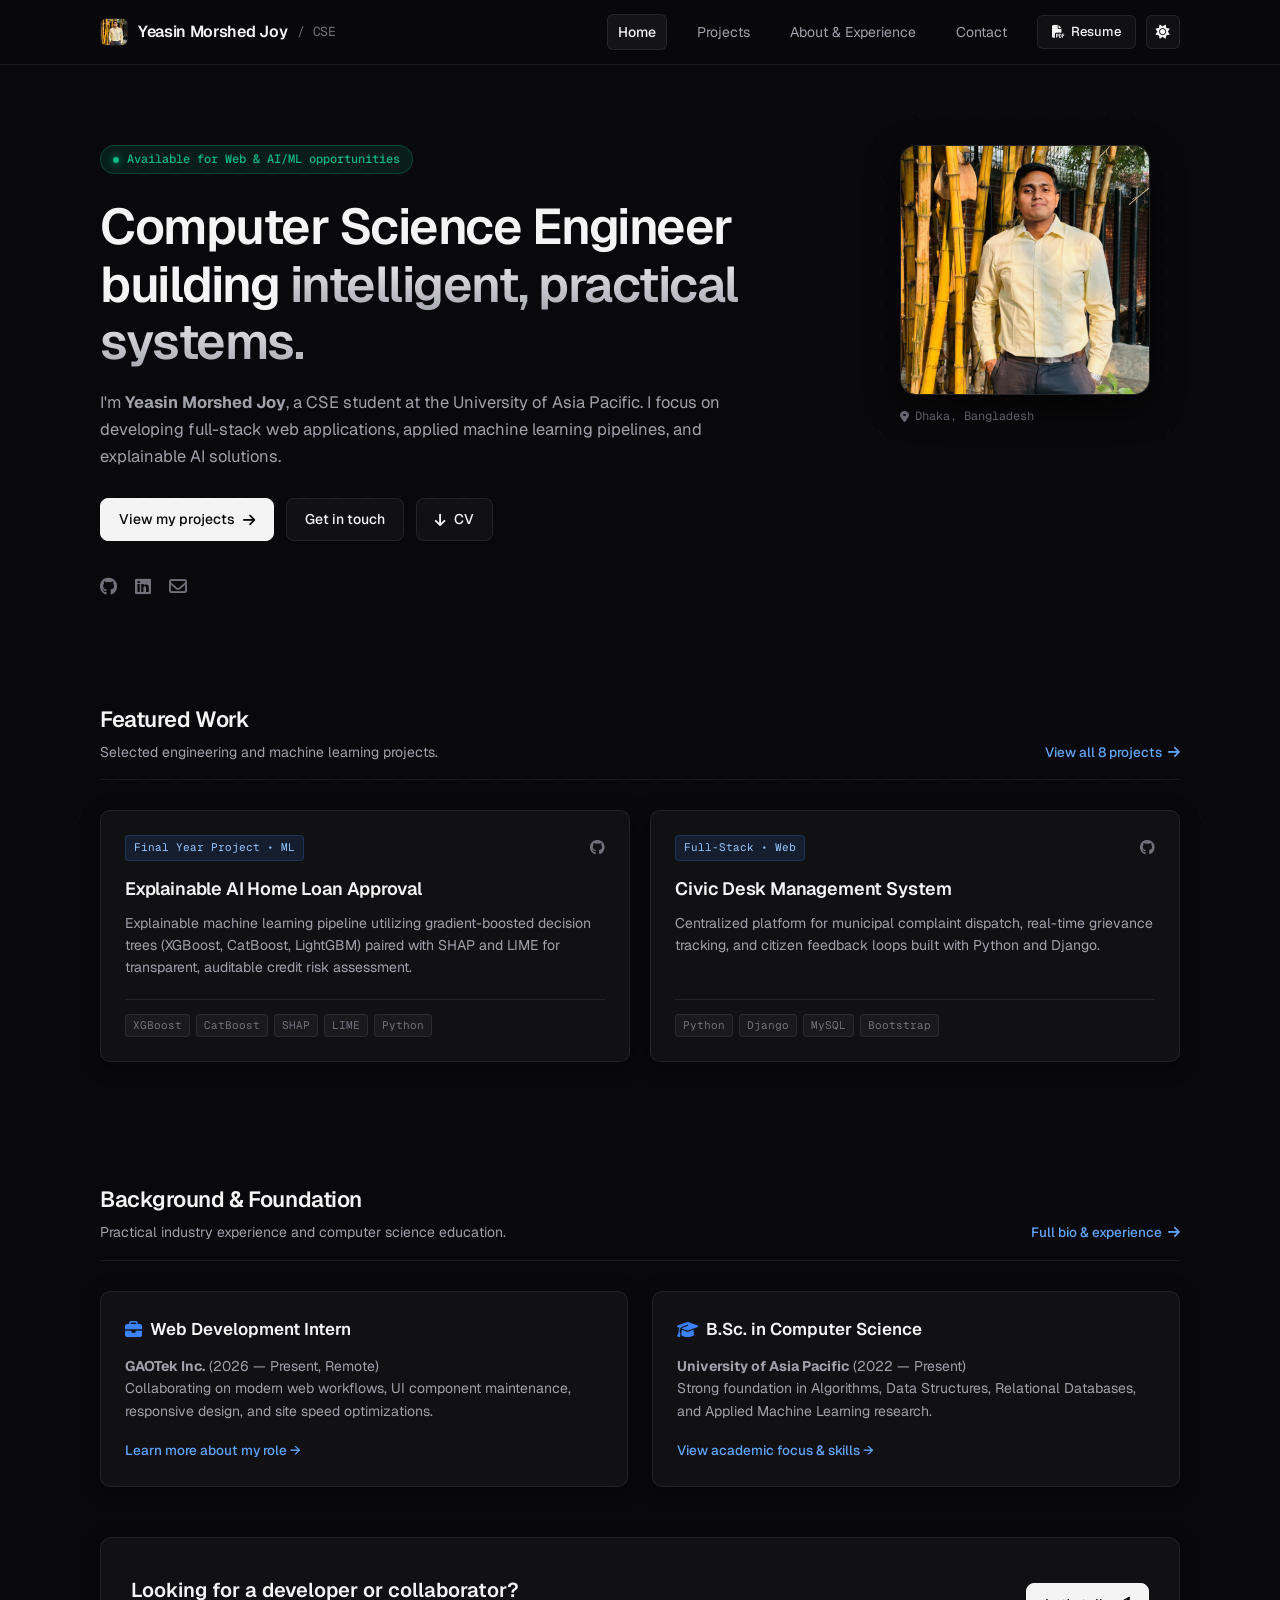
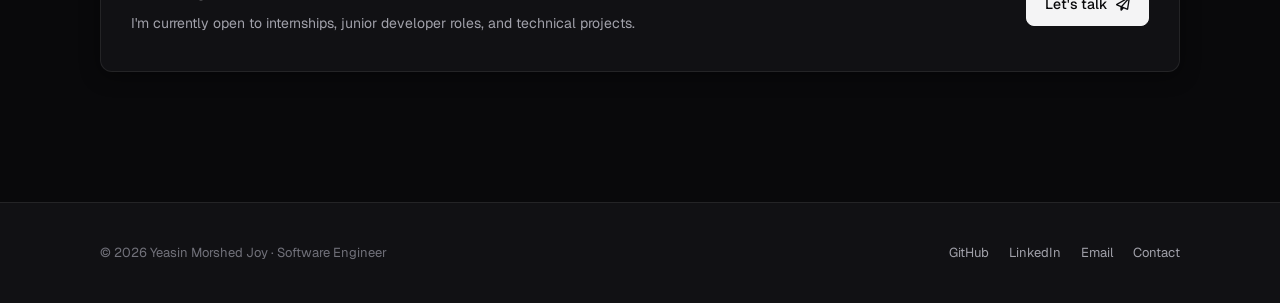
==== commit 2db689de: "Update navbar branding to full name: Yeasin Morshed Joy" ====
--- a/index.html
+++ b/index.html
@@ -177,7 +177,7 @@
     <div class="container nav">
       <a href="index.html" class="nav-brand">
         <img src="assets/profile.jpg" alt="Yeasin" class="nav-brand-avatar">
-        Yeasin M. Joy <span>/ CSE</span>
+        Yeasin Morshed Joy <span>/ CSE</span>
       </a>
 
       <div class="nav-right">
--- a/css/style.css
+++ b/css/style.css
@@ -32,25 +32,25 @@
 }
 
 [data-theme="light"] {
-  --bg: #f8fafc;
+  --bg: #ffffff;
   --surface: #ffffff;
   --surface-hover: #f8fafc;
   --surface-subtle: #f1f5f9;
-  --border: #e2e8f0;
-  --border-hover: #cbd5e1;
-  --border-strong: #94a3b8;
-  --text: #0f172a;
-  --text-muted: #64748b;
-  --text-subtle: #94a3b8;
+  --border: #cbd5e1;
+  --border-hover: #94a3b8;
+  --border-strong: #64748b;
+  --text: #050505;              /* Pure crisp black for titles, headings, and primary text */
+  --text-muted: #1e293b;        /* Deep slate black for readable body text & descriptions (replaces washed-out gray) */
+  --text-subtle: #334155;       /* Crisp dark slate for metadata, tags, and secondary labels */
   --accent: #0284c7;
   --accent-hover: #0369a1;
   --accent-subtle: #e0f2fe;
-  --accent-text: #0369a1;
+  --accent-text: #075985;
   --badge-bg: #f1f5f9;
-  --success: #059669;
-  --success-subtle: #d1fae5;
-  --card-shadow: 0 2px 10px rgba(0, 0, 0, 0.04);
-  --card-hover-shadow: 0 8px 24px rgba(0, 0, 0, 0.08);
+  --success: #065f46;
+  --success-subtle: #dcfce7;
+  --card-shadow: 0 2px 10px rgba(0, 0, 0, 0.06);
+  --card-hover-shadow: 0 8px 24px rgba(0, 0, 0, 0.1);
 }
 
 /* Base Styles */
@@ -187,6 +187,20 @@
   border: 1px solid var(--border);
   font-weight: 500;
 }
+[data-theme="light"] .nav-link {
+  color: #334155;
+  font-weight: 500;
+}
+[data-theme="light"] .nav-link:hover {
+  color: #000000;
+  background: #f1f5f9;
+}
+[data-theme="light"] .nav-link.active {
+  color: #000000;
+  background: #e2e8f0;
+  border-color: #cbd5e1;
+  font-weight: 600;
+}
 
 .nav-actions {
   display: flex;
@@ -369,7 +383,10 @@
   border: 1px solid rgba(59, 130, 246, 0.2);
 }
 [data-theme="light"] .category-badge {
-  border-color: rgba(2, 132, 199, 0.25);
+  background: #f0f9ff;
+  color: #0369a1;
+  border-color: #bae6fd;
+  font-weight: 600;
 }
 
 .card-links {
@@ -383,6 +400,12 @@
 }
 .card-links a:hover {
   color: var(--text);
+}
+[data-theme="light"] .card-links a {
+  color: #334155;
+}
+[data-theme="light"] .card-links a:hover {
+  color: #000000;
 }
 
 .project-title {
@@ -414,6 +437,12 @@
   padding: 2px 7px;
   border-radius: 4px;
   border: 1px solid var(--border);
+}
+[data-theme="light"] .tech-tag {
+  background: #f8fafc;
+  color: #0f172a;
+  border-color: #cbd5e1;
+  font-weight: 500;
 }
 
 /* Category Filter Tabs */
@@ -442,6 +471,34 @@
   border-color: var(--border-hover);
   color: var(--text);
   font-weight: 500;
+}
+[data-theme="light"] .filter-tab {
+  color: #1e293b;
+  border-color: #cbd5e1;
+  background: #ffffff;
+  font-weight: 500;
+}
+[data-theme="light"] .filter-tab:hover {
+  color: #000000;
+  background: #f1f5f9;
+  border-color: #94a3b8;
+}
+[data-theme="light"] .filter-tab.active {
+  background: #0f172a;
+  color: #ffffff;
+  border-color: #0f172a;
+  font-weight: 600;
+}
+
+[data-theme="light"] .status-badge {
+  background: #dcfce7;
+  border-color: #86efac;
+  color: #065f46;
+  font-weight: 600;
+}
+[data-theme="light"] .status-badge .pulse-dot {
+  background: #16a34a;
+  box-shadow: 0 0 8px #16a34a;
 }
 
 /* Footer */
